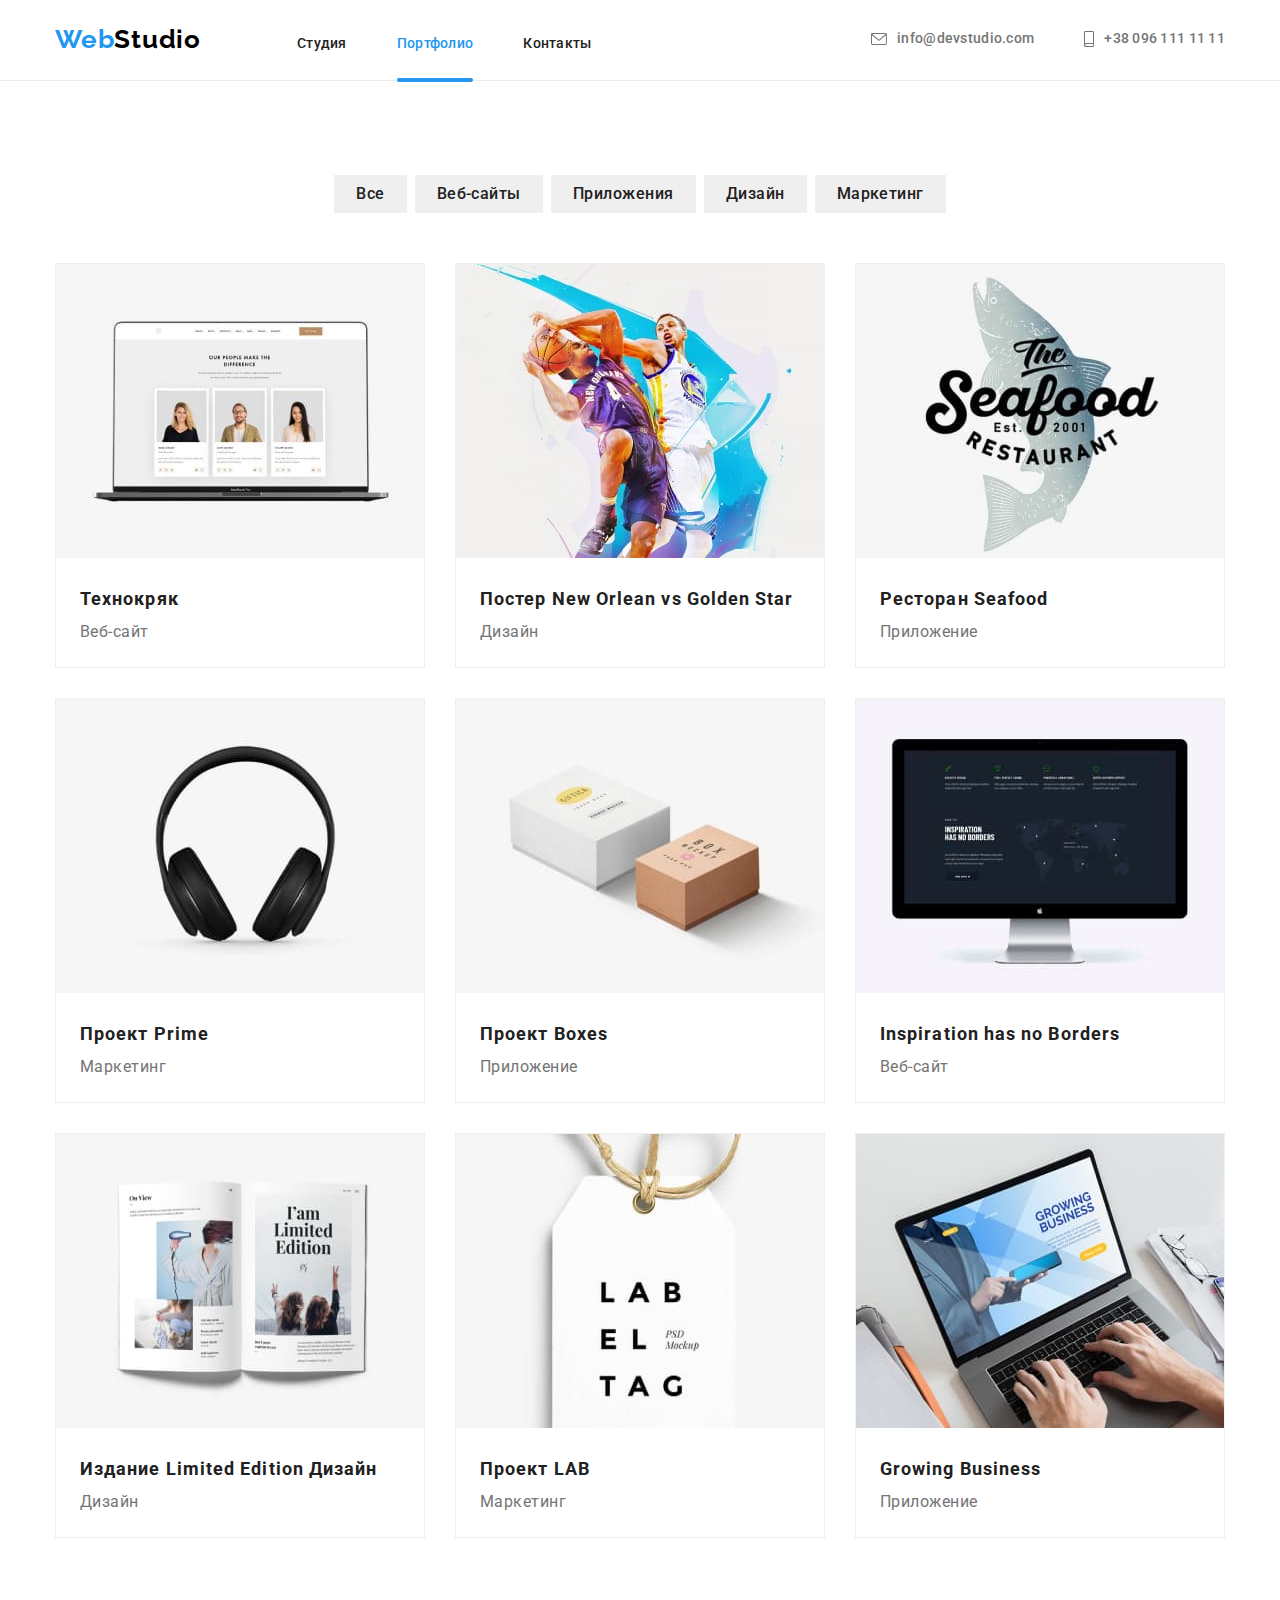
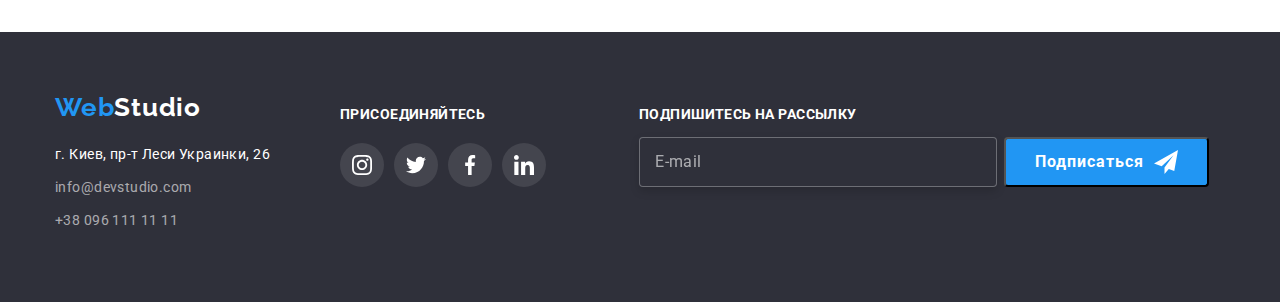
==== portfolio.html @ dab3a86f "GoIT" ====
<!DOCTYPE html>
<html lang="ru">
  <head>
    <meta charset="UTF-8" />
    <meta http-equiv="X-UA-Compatible" content="IE=edge" />
    <meta name="viewport" content="width=device-width, initial-scale=1.0" />
    <title>Document</title>
    <link rel="preconnect" href="https://fonts.googleapis.com" />
    <link rel="preconnect" href="https://fonts.gstatic.com" crossorigin />
    <link
      href="https://fonts.googleapis.com/css2?family=Raleway:wght@700&family=Roboto:wght@400;500;700;900&display=swap"
      rel="stylesheet"
    />
    <link
      rel="stylesheet"
      href="https://cdnjs.cloudflare.com/ajax/libs/modern-normalize/1.0.0/modern-normalize.min.css"
    />
    <link rel="stylesheet" href="./css/styles.css" />
  </head>

  <body>
    <!--header-->
    <header class="header">
      <div class="container main-nav">
        <nav class="nav">
          <a href="index.html" class="logo-fist"
            >Web<span class="logo-second">Studio</span>
          </a>

          <ul class="list-nav">
            <li class="item">
              <a href="./index.html " class="link">Студия</a>
            </li>
            <li class="item">
              <a href="./portfolio.html" class="link current">Портфолио</a>
            </li>
            <li class="item">
              <a href="./index.html" class="link">Контакты</a>
            </li>
          </ul>
        </nav>

        <ul class="list-contacts">
          <li class="item">
            <a href="mailto:info@devstudio.com" class="link">
              <svg class="icon" width="16" height="12">
                <use href="./images/symbol-defs.svg#envelope"></use>
              </svg>
              info@devstudio.com
            </a>
          </li>
          <li class="item">
            <a href="tel:+380961111111" class="link">
              <svg class="icon" width="10" height="16">
                <use href="./images/symbol-defs.svg#smartphone"></use>
              </svg>
              +38 096 111 11 11
            </a>
          </li>
        </ul>
      </div>
    </header>
    <main class="portfolio-content">
      <section class="portfolio-section">
        <div class="container">
          <ul class="filters">
            <li class="item">
              <button type="button" class="btn">Все</button>
            </li>
            <li class="item">
              <button type="button" class="btn">Веб-сайты</button>
            </li>
            <li class="item">
              <button type="button" class="btn">Приложения</button>
            </li>
            <li class="item">
              <button type="button" class="btn">Дизайн</button>
            </li>
            <li class="item">
              <button type="button" class="btn">Маркетинг</button>
            </li>
          </ul>

          <ul class="soft-list">
            <li class="item">
              <div class="description">
                <img src="./images/laptop.jpg" width="370" alt="laptop" />
                <div class="wrapper">
                  <div class="description-info">
                    Технокряк это современная площадка распространения
                    коронавируса. Компании используют эту платформу для
                    цифрового шпионажа и атак на защищённые сервера конкурентов.
                  </div>
                </div>
              </div>
              <div class="soft-card">
                <h3 class="card-name">Технокряк</h3>
                <p class="card-text">Веб-сайт</p>
              </div>
            </li>
            <li class="item">
              <div class="description">
                <img src="./images/poster.jpg" width="370" alt="poster" />
                <div class="wrapper">
                  <div class="description-info">
                    Технокряк это современная площадка распространения
                    коронавируса. Компании используют эту платформу для
                    цифрового шпионажа и атак на защищённые сервера конкурентов.
                  </div>
                </div>
              </div>
              <div class="soft-card">
                <h3 class="card-name">Постер New Orlean vs Golden Star</h3>
                <p class="card-text">Дизайн</p>
              </div>
            </li>
            <li class="item">
              <div class="description">
                <img
                  src="./images/logo-restaurant.jpg"
                  width="370"
                  alt="restaurant"
                />
                <div class="wrapper">
                  <div class="description-info">
                    Технокряк это современная площадка распространения
                    коронавируса. Компании используют эту платформу для
                    цифрового шпионажа и атак на защищённые сервера конкурентов.
                  </div>
                </div>
              </div>
              <div class="soft-card">
                <h3 class="card-name">Ресторан Seafood</h3>
                <p class="card-text">Приложение</p>
              </div>
            </li>
            <li class="item">
              <div class="description">
                <img
                  src="./images/headphones.jpg"
                  width="370"
                  alt="headphones"
                />
                <div class="wrapper">
                  <div class="description-info">
                    Технокряк это современная площадка распространения
                    коронавируса. Компании используют эту платформу для
                    цифрового шпионажа и атак на защищённые сервера конкурентов.
                  </div>
                </div>
              </div>
              <div class="soft-card">
                <h3 class="card-name">Проект Prime</h3>
                <p class="card-text">Маркетинг</p>
              </div>
            </li>
            <li class="item">
              <div class="description">
                <img src="./images/box.jpg" width="370" alt="box" />
                <div class="wrapper">
                  <div class="description-info">
                    Технокряк это современная площадка распространения
                    коронавируса. Компании используют эту платформу для
                    цифрового шпионажа и атак на защищённые сервера конкурентов.
                  </div>
                </div>
              </div>
              <div class="soft-card">
                <h3 class="card-name">Проект Boxes</h3>
                <p class="card-text">Приложение</p>
              </div>
            </li>
            <li class="item">
              <div class="description">
                <img src="./images/monoblock.jpg" width="370" alt="monoblock" />
                <div class="wrapper">
                  <div class="description-info">
                    Технокряк это современная площадка распространения
                    коронавируса. Компании используют эту платформу для
                    цифрового шпионажа и атак на защищённые сервера конкурентов.
                  </div>
                </div>
              </div>
              <div class="soft-card">
                <h3 class="card-name">Inspiration has no Borders</h3>
                <p class="card-text">Веб-сайт</p>
              </div>
            </li>
            <li class="item">
              <div class="description">
                <img src="./images/book.jpg" width="370" alt="book" />
                <div class="wrapper">
                  <div class="description-info">
                    Технокряк это современная площадка распространения
                    коронавируса. Компании используют эту платформу для
                    цифрового шпионажа и атак на защищённые сервера конкурентов.
                  </div>
                </div>
              </div>
              <div class="soft-card">
                <h3 class="card-name">Издание Limited Edition Дизайн</h3>
                <p class="card-text">Дизайн</p>
              </div>
            </li>
            <li class="item">
              <div class="description">
                <img src="./images/tag.jpg" width="370" alt="tag" />
                <div class="wrapper">
                  <div class="description-info">
                    Технокряк это современная площадка распространения
                    коронавируса. Компании используют эту платформу для
                    цифрового шпионажа и атак на защищённые сервера конкурентов.
                  </div>
                </div>
              </div>
              <div class="soft-card">
                <h3 class="card-name">Проект LAB</h3>
                <p class="card-text">Маркетинг</p>
              </div>
            </li>
            <li class="item">
              <div class="description">
                <img
                  src="./images/working-on-a-laptop.jpg"
                  width="370"
                  alt="working"
                />
                <div class="wrapper">
                  <div class="description-info">
                    Технокряк это современная площадка распространения
                    коронавируса. Компании используют эту платформу для
                    цифрового шпионажа и атак на защищённые сервера конкурентов.
                  </div>
                </div>
              </div>
              <div class="soft-card">
                <h3 class="card-name">Growing Business</h3>
                <p class="card-text">Приложение</p>
              </div>
            </li>
          </ul>
        </div>
      </section>
    </main>
    <footer class="footer">
      <div class="container">
        <div class="info-footer">
          <div class="footer-logo">
            <a href="index.htm" class="logo-third"
              >Web<span class="logo-fourth">Studio</span>
            </a>
          </div>

          <address class="address">
            <ul>
              <li>г. Киев, пр-т Леси Украинки, 26</li>
              <li>
                <a href="mailto:info@devstudio.com" class="link"
                  >info@devstudio.com</a
                >
              </li>
              <li class="item">
                <a href="tel:+380961111111" class="link">+38 096 111 11 11</a>
              </li>
            </ul>
          </address>
        </div>
        <section class="network">
          <h3 class="network-name">присоединяйтесь</h3>
          <ul class="network-list">
            <li class="item">
              <a href="https://www.instagram.com/" class="link">
                <svg class="icon" width="20" height="20">
                  <use href="./images/symbol-defs.svg#instagram"></use>
                </svg>
              </a>
            </li>
            <li class="item">
              <a href="https://twitter.com/" class="link twitter">
                <svg class="icon" width="20" height="20">
                  <use href="./images/symbol-defs.svg#twitter"></use>
                </svg>
              </a>
            </li>
            <li class="item">
              <a href="https://facebook.com/" class="link">
                <svg class="icon" width="20" height="20">
                  <use href="./images/symbol-defs.svg#facebook"></use>
                </svg>
              </a>
            </li>
            <li class="item">
              <a href="https://linkedin.com/" class="link">
                <svg class="icon" width="20" height="20">
                  <use href="./images/symbol-defs.svg#linkedin"></use>
                </svg>
              </a>
            </li>
          </ul>
        </section>
          <form class="form-footer">
          <div class="footer-field">
          <label for="mail">Подпишитесь на рассылку</label>
            <input type="email" name="mail" id="mail" placeholder="E-mail" />
              <button type="submit" class="footer-btn" >Подписаться
                <svg class="icon" width="24" height="24">
                  <use href="./images/symbol-defs.svg#icon-send"></use></svg>
              </button>
          </div>
          </form>   
      </div>
    </footer>
  </body>
</html>
---- css/styles.css ----
:root {
  --primary-text-color: #757575;
  --title-tex-color: #212121;
  --accent-color: #2196f3;
  --primary-white-color: #ffffff;
  --primary-background-color: #e5e5e5;
  --secondary-background-color: #2f303a;
  --primary-icon-color: #afb1b8;
  --transition-timing-function: cubic-bezier(0.4, 0, 0.2, 1);
}
body {
  margin: 0;
  font-family: "Roboto", sans-serif;
  font-size: 14px;
  background-color: var(--primary-white-color);
  color: var(--primary-text-color);
}
html {
  box-sizing: border-box;
}
*,
::before,
::after {
  box-sizing: inherit;
}

a {
  text-decoration: none;
}
a:hover {
  text-decoration: none;
}

ul,
li {
  margin: 0;
  padding: 0;
  list-style-type: none;
}
.img {
  display: block;
}

/*heder*/
.container {
  width: 1200px;
  padding-right: 15px;
  padding-left: 15px;
  margin-left: auto;
  margin-right: auto;
}
.header {
  padding-top: 24px;
  padding-bottom: 25px;
  background: var(--primary-white-color);
  border-bottom: 1px solid #ececec;
}
.main-nav {
  display: flex;
  align-items: center;
}

.logo-fist,
.logo-second {
  display: inline-block;
  margin: 0;
  padding: 0;
  margin-left: auto;

  font-family: Raleway;
  font-weight: 700;
  font-size: 26px;
  line-height: 1.19;
  letter-spacing: 0.03em;
}

.logo-second {
  color: #000000;
}
.logo-fist {
  color: var(--accent-color);
}
.list-nav {
  display: inline-flex;
  margin-left: 93px;
}
.list-nav .item + .item {
  margin-left: 50px;
}

.list-nav .link {
  display: inline-block;
  position: relative;
  font-weight: 500;
  font-size: 14px;
  line-height: 1.14;
  letter-spacing: 0.02em;
  transition: color 250ms var(--transition-timing-function);
  color: var(--title-tex-color);
}
.list-nav .link.current {
  color: var(--accent-color);
}
.current::after {
  content: "";
  display: block;
  position: absolute;
  top: 42px;
  bottom: auto;
  width: 100%;
  height: 4px;
  border-radius: 4px;
  background-color: var(--accent-color);
}

.list-nav .link:hover,
.list-nav .link:focus {
  color: var(--accent-color);
}
.list-contacts {
  display: inline-flex;
  margin-left: auto;
}
.list-contacts .item + .item {
  margin-left: 50px;
}
.list-contacts .link {
  display: flex;
  align-items: center;
  font-weight: 500;
  font-size: 14px;
  line-height: 1.14;
  letter-spacing: 0.02em;
  transition: color 250ms var(--transition-timing-function);
  color: var(--primary-text-color);
}
.list-contacts .icon {
  margin-right: 10px;
  transition: fill 250ms var(--transition-timing-function);
  fill: var(--primary-text-color);
}
.list-contacts a:hover svg,
.list-contacts a:focus svg {
  fill: var(--accent-color);
}

.list-contacts .link:hover,
.list-contacts .link:focus {
  color: var(--accent-color);
  fill: var(--accent-color);
}

/*hero*/
.hero {
  padding-top: 200px;
  padding-bottom: 200px;
  margin: 0 auto;
  text-align: center;
  background: var(--secondary-background-color);
}

/* Img Overlay */

.overlay {
  max-width: 1600px;
  min-height: 600px;
  margin-left: auto;
  margin-right: auto;
  background-image: linear-gradient(
      to right,
      rgba(47, 48, 58, 0.5),
      rgba(47, 48, 58, 0.3)
    ),
    url(../images/img-overlay.jpg);
  background-repeat: no-repeat;
  background-position: center;
  background-size: cover;
}

h1 {
  margin-top: 0px;
  font-weight: 900;
  font-size: 44px;
  line-height: 1.36;
  letter-spacing: 0.06em;
  margin-bottom: 30px;
  text-transform: uppercase;
  color: var(--primary-white-color);
}

.button {
  display: inline-block;
  padding: 10px 32px;
  min-width: 200px;
  font-family: inherit;
  font-weight: 700;
  font-size: 16px;
  line-height: 1.87;
  align-items: center;
  letter-spacing: 0.06em;
  cursor: pointer;
  border-radius: 4px solid;
  box-shadow: 0px 4px 4px rgba(0, 0, 0, 0.15);
  transition: filter 250ms var(--transition-timing-function);
  color: var(--primary-white-color);
  background-color: var(--accent-color);
}
.button:hover,
.button:focus {
  filter: drop-shadow(0px 4px 4px rgba(0, 0, 0, 0.25));
}
.button .primary {
  color: var(--title-tex-color);
  background-color: #f5f4fa;
}
.button .secondary {
  color: var(--accent-color);
  background-color: var(--primary-white-color);
}
/*Peculiarities*/
.post {
  background: var(--primary-white-color);
  padding-top: 94px;
  padding-bottom: 94px;
}
.post-list {
  display: flex;
  flex-wrap: wrap;
}
.post-list .item {
  width: 270px;
}
.post-list .item + .item {
  margin-left: 30px;
}
.post-title {
  margin: 0;
  padding: 0;
  margin-bottom: 10px;
  font-weight: 700;
  font-size: 14px;
  line-height: 1.14;
  letter-spacing: 0.03em;
  text-transform: uppercase;
  color: var(--title-tex-color);
}
.post-text {
  margin: 0;
  padding: 0;
  font-weight: 400;
  font-size: 14px;
  line-height: 1.71;
  letter-spacing: 0.03em;
  color: var(--primary-text-color);
}
.icon-box {
  display: flex;
  justify-content: center;
  align-items: center;

  width: 270px;
  height: 120px;
  margin-bottom: 30px;
  background: #f5f4fa;
  border-radius: 4px;
}
.icon-box + .icon-box {
  margin-left: 30px;
}

/*we doing */
.we-doing {
  padding-bottom: 94px;
  background: var(--primary-white-color);
}
.content-list {
  display: flex;
  flex-wrap: wrap;
}
.content-list .item + .item {
  margin-left: 30px;
}

.section-name {
  margin: 0 auto;
  margin-bottom: 50px;

  font-weight: 700;
  font-size: 36px;
  text-align: center;
  letter-spacing: 0.03em;
  line-height: 1.17;
  color: var(--title-tex-color);
}
.img-doing {
  position: relative;
}
.label {
  position: absolute;
  display: flex;
  align-items: center;
  justify-content: center;
  width: 370px;
  height: 70px;
  bottom: 0;
  background: rgba(47, 48, 58, 0.8);
}
.label-text {
  margin: 0;
  font-weight: 700;
  font-size: 14px;
  line-height: 1.14px;
  text-align: center;
  letter-spacing: 0.03em;
  text-transform: uppercase;
  color: var(--primary-white-color);
}

/*our team*/
.team {
  padding-top: 94px;
  padding-bottom: 94px;
  background: #f5f4fa;
}
.team-list {
  display: flex;
  flex-wrap: wrap;
}
.team-list .item + .item {
  margin-left: 30px;
}

.team-list .item {
  text-align: center;
  align-items: center;
  background: #ffffff;
  box-shadow: 0px 1px 3px rgba(0, 0, 0, 0.12), 0px 1px 1px rgba(0, 0, 0, 0.14),
    0px 2px 1px rgba(0, 0, 0, 0.2);
  border-radius: 0px 0px 4px 4px;
}
.team-box {
  padding-top: 30px;
  padding-bottom: 30px;
}

.box-name {
  margin: 0;
  margin-bottom: 10px;
  font-weight: 500;
  font-size: 16px;
  line-height: 1.19;
  letter-spacing: 0.03em;
  color: var(--title-tex-color);
}
.box-text {
  margin: 0;
  font-weight: 400;
  font-size: 16px;
  line-height: 1.19;
  letter-spacing: 0.03em;
  color: var(--primary-text-color);
}
.social-list {
  display: flex;
  justify-content: center;
  align-items: center;
  margin-top: 15px;
}
.social-list .list-item + .list-item {
  margin-left: 10px;
}
.social-list .link {
  display: flex;
  justify-content: center;
  align-items: center;
  text-decoration: none;
  width: 44px;
  height: 44px;
  border-radius: 50%;
  transition: background-color 250ms var(--transition-timing-function);
}
.social-list .icon {
  transition: fill 250ms var(--transition-timing-function);
  fill: var(--primary-icon-color);
}

.social-list a:hover svg,
.social-list a:focus svg {
  fill: var(--primary-white-color);
}

.social-list .link:hover,
.social-list .link:focus {
  fill: var(--primary-white-color);
  background-color: var(--accent-color);
}

/*clients*/

.clients {
  padding-top: 94px;
  padding-bottom: 94px;
}
.clients-list {
  display: flex;
  flex-wrap: wrap;
}

.clients .link {
  display: flex;
  justify-content: center;
  align-items: center;
  width: 170px;
  height: 92px;
  border: 1px solid #afb1b8;
  border-radius: 4px;
  transition: color 250ms var(--transition-timing-function),
    border 250ms var(--transition-timing-function);
}
.clients .item + .item {
  margin-left: 30px;
}

.clients .icon {
  transition: fill 250ms var(--transition-timing-function);
  fill: var(--primary-icon-color);
}
.clients a:hover svg,
.clients a:focus svg {
  fill: var(--accent-color);
}
.clients .link:hover,
.clients .link:focus {
  border: 1px solid var(--accent-color);
}

/* basement */
.footer {
  display: flex;
  padding-top: 60px;
  padding-bottom: 60px;
  background: var(--secondary-background-color);
}
.footer-logo {
  margin-bottom: 20px;
}
.logo-third,
.logo-fourth {
  font-family: Raleway;
  font-weight: 700;
  font-size: 26px;
  line-height: 1.19;
  letter-spacing: 0.03em;
}
.logo-third {
  text-decoration: none;
  color: var(--accent-color);
}
.logo-fourth {
  color: var(--primary-white-color);
}

.address li {
  display: block;
  margin: 0;
  margin-bottom: 9px;

  font-style: normal;
  font-weight: 400;
  font-size: 14px;
  line-height: 1.71;
  letter-spacing: 0.03em;
  color: var(--primary-white-color);
}
.address .link {
  display: block;
  margin: 0;

  font-style: normal;
  font-weight: 400;
  font-size: 14px;
  line-height: 1.71;
  letter-spacing: 0.03em;
  color: rgba(255, 255, 255, 0.6);
}
.info-footer {
  float: left;
  margin-right: 70px;
}

/*social networks*/

.network {
  display: flex;
  flex-direction: column;
  margin-top: 15px;
  width: 206px;
  float: left;
  margin-right: 93px;
}
.network-name {
  margin: 0;
  margin-bottom: 20px;

  font-weight: 700;
  font-size: 14px;
  line-height: 1.14;
  letter-spacing: 0.03em;
  text-transform: uppercase;
  color: var(--primary-white-color);
}

.network-list {
  display: flex;
  flex-wrap: wrap;
}
.network-list .link {
  display: flex;
  justify-content: center;
  align-items: center;
  width: 44px;
  height: 44px;
  border-radius: 50%;
  transition: background 250ms var(--transition-timing-function),
    border 250ms var(--transition-timing-function);
  background: rgba(255, 255, 255, 0.1);
}
.network-list .item + .item {
  margin-left: 10px;
}
.network .icon {
  fill: var(--primary-white-color);
}

.network .link:hover,
.network .link:focus {
  border: 1px solid var(--accent-color);
  background: var(--accent-color);
}
.form-footer {
  position: relative;
  display: flex;
  flex-direction: column;
  margin-top: 15px;
  width: 570px;
}

.footer-field label {
  position: absolute;
  display: inline-flex;
  text-align: center;
  font-style: normal;
  font-weight: 700;
  font-size: 14px;
  line-height: 1.14;
  letter-spacing: 0.03em;
  text-transform: uppercase;
  color: var(--primary-white-color);
}
.footer-field input {
  display: flex;
  flex-wrap: wrap;
  margin: 0;
  margin-top: 30px;
  margin-right: 12px;
  padding: 16px 15px;
  width: 358px;
  border: 1px solid rgba(255, 255, 255, 0.3);
  border-radius: 4px;
  box-sizing: border-box;
  filter: drop-shadow(0px 4px 4px rgba(0, 0, 0, 0.15));
  background: var(--secondary-background-color);
}
.footer-field input::placeholder {
  font-size: 16px;
  line-height: 1.25;
  display: flex;
  align-items: center;
  letter-spacing: 0.03em;
  color: rgba(255, 255, 255, 0.6);
}

.footer-field button {
  display: flex;
  align-items: center;
  text-align: center;
  padding: 10px 29px;
  min-width: 200px;
  max-height: 50px;
  font-family: inherit;
  font-weight: 700;
  font-size: 16px;
  line-height: 1.87;
  letter-spacing: 0.06em;
  margin-left: auto;
  transform: translateY(-50px);
  cursor: pointer;
  border-radius: 4px;
  transition: box-shadow 250ms var(--transition-timing-function);
  color: var(--primary-white-color);
  background-color: var(--accent-color);
}
.footer-field button:hover,
.footer-field button:focus {
  box-shadow: 0px 4px 4px rgba(0, 0, 0, 0.15);
}
.footer-btn .icon {
  margin-left: 10px;
}
/* Portfolio Page*/
.btn {
  display: block;
  font-family: inherit;
  border-radius: 4px solid;
  border: transparent;
  font-weight: 500;
  font-size: 16px;
  line-height: 1.62;
  text-align: center;
  letter-spacing: 0.03em;
  padding: 6px 22px;
  cursor: pointer;
  transition: color 250ms var(--transition-timing-function),
    background 250ms var(--transition-timing-function),
    box-shadow 250ms var(--transition-timing-function);
  color: var(--title-tex-color);
}
.btn:hover,
.btn:focus {
  color: #ffffff;
  background: #2196f3;
  box-shadow: 0px 3px 1px rgba(0, 0, 0, 0.1), 0px 1px 2px rgba(0, 0, 0, 0.08),
    0px 2px 2px rgba(0, 0, 0, 0.12);
}

/*portfolio section*/
.portfolio-section {
  padding-top: 94px;
  padding-bottom: 94px;
}

.filters {
  display: flex;
  align-items: center;
  text-align: center;
  justify-content: center;
  margin-bottom: 50px;
}
.filters .item + .item {
  margin-left: 8px;
}

.soft-list {
  display: flex;
  flex-wrap: wrap;
  margin-right: 0;
  margin-left: 0;
}

.soft-list .item {
  width: calc((100% - 60px) / 3);
  margin-right: 30px;
  margin-bottom: 30px;
}

.soft-list .item {
  background: #ffffff;
  border: 1px solid #eeeeee;
}
.soft-list .item:nth-child(3n) {
  margin-right: 0;
}
.soft-list .item:nth-last-child(-n + 3) {
  margin-bottom: 0;
}
.soft-list .item:hover {
  border: 1px solid #eeeeee;
  box-shadow: 0px 1px 1px rgba(0, 0, 0, 0.12), 0px 4px 4px rgba(0, 0, 0, 0.06),
    1px 4px 6px rgba(0, 0, 0, 0.16);
}
.soft-card {
  padding-top: 20px;
  padding-bottom: 20px;
  padding-left: 24px;
}
.card-name {
  margin: 0;
  font-weight: 700;
  font-size: 18px;
  line-height: 2;
  letter-spacing: 0.06em;
  color: var(--title-tex-color);
}
.card-text {
  margin: 0;
  font-weight: 400;
  font-size: 16px;
  line-height: 1.87;
  letter-spacing: 0.03em;
  color: var(--primary-text-color);
}
.description {
  position: relative;
  overflow: hidden;
}
.wrapper {
  position: absolute;
  display: block;
  top: 0;
  left: 0;
  width: 100%;
  height: 100%;
  opacity: 0;

  transform: translateY(100%);
  transition: transform 250ms var(--transition-timing-function),
    opacity 750ms var(--transition-timing-function);
  background-color: rgba(33, 150, 243, 0.9);
}
.description-info {
  position: absolute;
  display: block;
  font-size: 18px;
  line-height: 1.56;
  letter-spacing: 0.03em;
  top: 63px;
  left: 24px;
  right: 24px;
  color: #ffffff;
}
.description:hover .wrapper {
  transform: translateY(0);
  opacity: 1;
}
/*Modal*/
.backdrop {
  position: fixed;
  overflow: auto;
  top: 0;
  left: 0;
  width: 100%;
  height: 100%;
  z-index: 1;
  background: rgba(0, 0, 0, 0.2);
  opacity: 1;
  transition: opacity 250ms var(--transition-timing-function);
}
.backdrop.is-hidden {
  opacity: 0;
  pointer-events: none;
  visibility: hidden;
}
.backdrop.is-hidden .modal {
  transform: translate(-50%, -50%) scale(1.1);
}
.modal {
  position: absolute;
  display: block;
  top: 50%;
  left: 50%;
  width: 528px;
  height: 581px;
  transform: translate(-50%, -50%) scale(1);
  transition: transform 250ms var(--transition-timing-function);
  border-radius: 4px;
  background: var(--primary-white-color);
  box-shadow: 0px 1px 3px rgba(0, 0, 0, 0.12), 0px 1px 1px rgba(0, 0, 0, 0.14),
    0px 2px 1px rgba(0, 0, 0, 0.2);
}
.close-modal {
  position: absolute;
  display: flex;
  justify-content: center;
  align-items: center;
  cursor: pointer;
  width: 30px;
  height: 30px;
  top: 8px;
  right: 8px;

  background: var(--primary-white-color);
  border: 1px solid rgba(0, 0, 0, 0.1);
  border-radius: 50%;
}
.close {
  position: absolute;
  display: flex;
  justify-content: center;
  align-items: center;
  padding-top: 2px;
  fill: #000000;
  transition: fill 250ms var(--transition-timing-function);
}
.close-modal:hover > .close {
  fill: var(--accent-color);
}
.close-modal:focus-within > .close {
  fill: var(--accent-color);
}

.form {
  position: relative;
  padding-top: 25px;
  padding-left: 40px;
  padding-right: 40px;
  min-width: 528px;
  max-height: 581px;
}
.modal-name {
  margin: 0;
  display: block;
  padding-top: 40px;
  font-weight: 700;
  font-size: 20px;
  line-height: 1.15;
  text-align: center;
  letter-spacing: 0.03em;
  color: var(--title-tex-color);
}
.form-field {
  position: relative;
  display: block;
  margin-bottom: 25px;
}

.form-label {
  position: absolute;
  top: 0;
  transform: translateY(-100%);
  margin-bottom: 5px;
  font-weight: 400;
  font-size: 12px;
  line-height: 1.67;
  letter-spacing: 0.01em;
  color: var(--primary-text-color);
}
cursor {
  width: 16px;
  height: 0px;
  border: 1px solid #000000;
  transform: rotate(90deg);
  cursor: url(../images/cursor.jpg);
}
.form-input {
  width: 100%;
  margin: 0;
  padding: 11px 12px;
  padding-left: 32px;
  border: 1px solid rgba(33, 33, 33, 0.2);
  border-radius: 4px;
  transition: border-color 250ms var(--transition-timing-function),
    outline 250ms var(--transition-timing-function);
}

.form-field:focus-within > input {
  border-color: var(--accent-color);
  outline: var(--accent-color);
}

.text-policy a {
  font-weight: 400;
  font-size: 14px;
  line-height: 1.71;
  letter-spacing: 0.03em;
  text-decoration-line: underline;
  color: var(--accent-color);
}
.text-policy {
  display: block;
  margin-left: 25px;
  font-weight: 400;
  font-size: 14px;
  line-height: 1.71;
  letter-spacing: 0.03em;
  color: var(--primary-text-color);
}
.policy-label {
  position: relative;
  display: block;
  text-align: center;
  margin-bottom: 30px;
}
.policy-label input[type="checkbox"] {
  margin: 0;
  width: 16px;
  height: 15px;
}
.checkbox {
  position: absolute;
  width: 1px;
  height: 1px;
  margin: -1px;
  border: 0;
  padding: 0;
  clip: rect(0 0 0 0);
  overflow: hidden;
}
.checkbox:checked + .icon-policy {
  transform: scale(1.2);
  border-color: transparent;
  background-image: url(../images/symbol-defs.svg#icon-check);
  background-size: contain;
  background-origin: border-box;
  background-color: var(--accent-color);
}
.icon-policy {
  position: absolute;
  display: flex;
  justify-content: center;
  align-items: center;
  width: 16px;
  height: 15px;
  margin-top: 4px;
  margin-right: 7px;
  margin-left: 14px;
  border: 1px solid var(--title-tex-color);
  border-radius: 4px;
  transition: transform 250ms var(--transition-timing-function);
}
.icon-check {
  position: absolute;
  display: block;
  text-align: center;
}
.comment {
  min-width: 448px;
  max-height: 120px;
  padding: 12px 16px;
}

textarea {
  resize: none;
}

.form-field .comment {
  outline: 1px solid rgba(33, 33, 33, 0.2);
  border: 1px solid rgba(33, 33, 33, 0.2);
  border-radius: 4px;

  transition: border-color 250ms var(--transition-timing-function),
    outline 250ms var(--transition-timing-function);
}

.form-input::placeholder {
  font-size: 12px;
  line-height: 1.17;
  letter-spacing: 0.01em;

  color: rgba(117, 117, 117, 0.5);
}

.form-field:focus-within > .comment {
  border-color: var(--accent-color);
  outline: var(--accent-color);
}
.icon-form {
  position: absolute;
  display: inline-block;
  width: 18px;
  height: 18px;
  top: 50%;
  transform: translateY(-50%);
  left: 12px;
  border: 1px solid var(--primary-white-color);
  transition: fill 250ms var(--transition-timing-function),
    filter 250ms var(--transition-timing-function);
}

.form-input:focus ~ .icon-form {
  fill: var(--accent-color);
  filter: drop-shadow(0px 4px 4px rgba(0, 0, 0, 0.25));
}

.form button {
  margin: 0;
  top: 0;
  left: 0;
  margin-left: auto;
  margin-right: auto;
  padding-bottom: 40px;
  min-width: 200px;
  max-height: 50px;
  padding: 10px 56px;
  font-weight: 700;
  font-size: 16px;
  line-height: 1.87;
  font-family: inherit;
  display: flex;
  align-items: center;
  text-align: center;
  letter-spacing: 0.06em;

  box-shadow: 0px 4px 4px rgba(0, 0, 0, 0.15);
  background-color: var(--accent-color);
  color: var(--primary-white-color);
  transition: filter 250ms var(--transition-timing-function);
}
.form button:hover,
.form button:focus {
  filter: drop-shadow(0px 4px 4px rgba(0, 0, 0, 0.25));
}
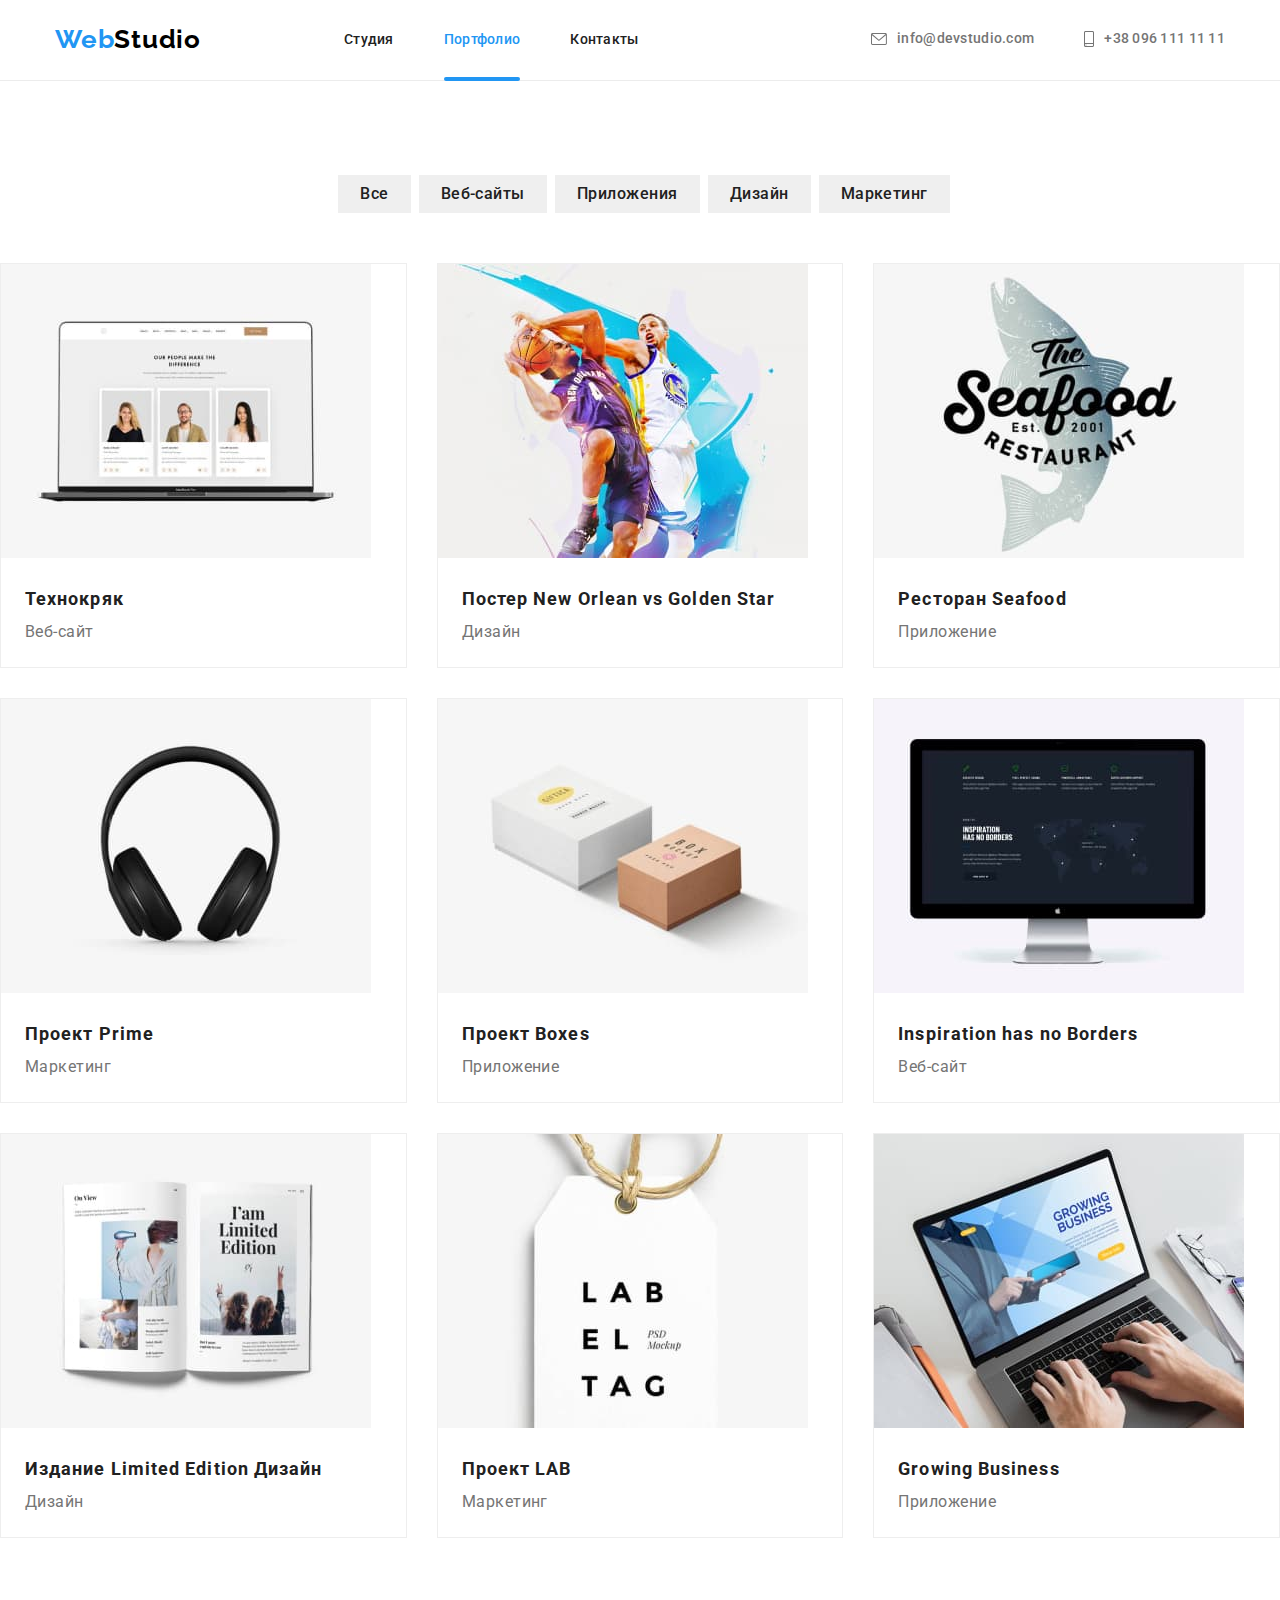
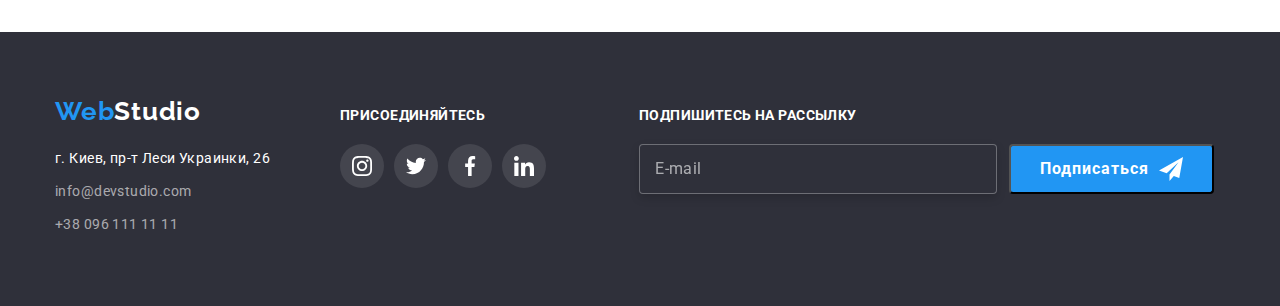
==== commit eba2191a: "GoIT" ====
--- a/portfolio.html
+++ b/portfolio.html
@@ -20,38 +20,40 @@
 
   <body>
     <!--header-->
-    <header class="header">
-      <div class="container main-nav">
-        <nav class="nav">
-          <a href="index.html" class="logo-fist"
-            >Web<span class="logo-second">Studio</span>
+    <header class="page-header">
+      <div class="page-container page-header__nav-main">
+        <nav class="page-header__nav">
+          <a href="index.html" class="page-header__logo"
+            >Web<span class="page-header__logo-second">Studio</span>
           </a>
 
-          <ul class="list-nav">
-            <li class="item">
-              <a href="./index.html " class="link">Студия</a>
-            </li>
-            <li class="item">
-              <a href="./portfolio.html" class="link current">Портфолио</a>
-            </li>
-            <li class="item">
-              <a href="./index.html" class="link">Контакты</a>
+          <ul class="site-nav">
+            <li class="site-nav__item">
+              <a href="./index.html " class="site-nav__link">Студия</a>
+            </li>
+            <li class="site-nav__item">
+              <a href="./portfolio.html" class="site-nav__link current"
+                >Портфолио</a
+              >
+            </li>
+            <li class="site-nav__item">
+              <a href="./index.html" class="site-nav__link">Контакты</a>
             </li>
           </ul>
         </nav>
 
-        <ul class="list-contacts">
-          <li class="item">
-            <a href="mailto:info@devstudio.com" class="link">
-              <svg class="icon" width="16" height="12">
+        <ul class="site-contacts">
+          <li class="site-contacts__item">
+            <a href="mailto:info@devstudio.com" class="site-contacts__link">
+              <svg class="site-contacts__icon" width="16" height="12">
                 <use href="./images/symbol-defs.svg#envelope"></use>
               </svg>
               info@devstudio.com
             </a>
           </li>
-          <li class="item">
-            <a href="tel:+380961111111" class="link">
-              <svg class="icon" width="10" height="16">
+          <li class="site-contacts__item">
+            <a href="tel:+380961111111" class="site-contacts__link">
+              <svg class="site-contacts__icon" width="10" height="16">
                 <use href="./images/symbol-defs.svg#smartphone"></use>
               </svg>
               +38 096 111 11 11
@@ -64,25 +66,25 @@
       <section class="portfolio-section">
         <div class="container">
           <ul class="filters">
-            <li class="item">
-              <button type="button" class="btn">Все</button>
-            </li>
-            <li class="item">
-              <button type="button" class="btn">Веб-сайты</button>
-            </li>
-            <li class="item">
-              <button type="button" class="btn">Приложения</button>
-            </li>
-            <li class="item">
-              <button type="button" class="btn">Дизайн</button>
-            </li>
-            <li class="item">
-              <button type="button" class="btn">Маркетинг</button>
+            <li class="filters-item">
+              <button type="button" class="filters-item__btn">Все</button>
+            </li>
+            <li class="filters-item">
+              <button type="button" class="filters-item__btn">Веб-сайты</button>
+            </li>
+            <li class="filters-item">
+              <button type="button" class="filters-item__btn">Приложения</button>
+            </li>
+            <li class="filters-item">
+              <button type="button" class="filters-item__btn">Дизайн</button>
+            </li>
+            <li class="filters-item">
+              <button type="button" class="filters-item__btn">Маркетинг</button>
             </li>
           </ul>
 
           <ul class="soft-list">
-            <li class="item">
+            <li class="soft-list__item">
               <div class="description">
                 <img src="./images/laptop.jpg" width="370" alt="laptop" />
                 <div class="wrapper">
@@ -94,11 +96,11 @@
                 </div>
               </div>
               <div class="soft-card">
-                <h3 class="card-name">Технокряк</h3>
-                <p class="card-text">Веб-сайт</p>
-              </div>
-            </li>
-            <li class="item">
+                <h3 class="soft-card__title">Технокряк</h3>
+                <p class="soft-card__text">Веб-сайт</p>
+              </div>
+            </li>
+            <li class="soft-list__item">
               <div class="description">
                 <img src="./images/poster.jpg" width="370" alt="poster" />
                 <div class="wrapper">
@@ -110,11 +112,11 @@
                 </div>
               </div>
               <div class="soft-card">
-                <h3 class="card-name">Постер New Orlean vs Golden Star</h3>
-                <p class="card-text">Дизайн</p>
-              </div>
-            </li>
-            <li class="item">
+                <h3 class="soft-card__title">Постер New Orlean vs Golden Star</h3>
+                <p class="soft-card__text">Дизайн</p>
+              </div>
+            </li>
+            <li class="soft-list__item">
               <div class="description">
                 <img
                   src="./images/logo-restaurant.jpg"
@@ -130,11 +132,11 @@
                 </div>
               </div>
               <div class="soft-card">
-                <h3 class="card-name">Ресторан Seafood</h3>
-                <p class="card-text">Приложение</p>
-              </div>
-            </li>
-            <li class="item">
+                <h3 class="soft-card__title">Ресторан Seafood</h3>
+                <p class="soft-card__text">Приложение</p>
+              </div>
+            </li>
+            <li class="soft-list__item">
               <div class="description">
                 <img
                   src="./images/headphones.jpg"
@@ -150,11 +152,11 @@
                 </div>
               </div>
               <div class="soft-card">
-                <h3 class="card-name">Проект Prime</h3>
-                <p class="card-text">Маркетинг</p>
-              </div>
-            </li>
-            <li class="item">
+                <h3 class="soft-card__title">Проект Prime</h3>
+                <p class="soft-card__text">Маркетинг</p>
+              </div>
+            </li>
+            <li class="soft-list__item">
               <div class="description">
                 <img src="./images/box.jpg" width="370" alt="box" />
                 <div class="wrapper">
@@ -166,11 +168,11 @@
                 </div>
               </div>
               <div class="soft-card">
-                <h3 class="card-name">Проект Boxes</h3>
-                <p class="card-text">Приложение</p>
-              </div>
-            </li>
-            <li class="item">
+                <h3 class="soft-card__title">Проект Boxes</h3>
+                <p class="soft-card__text">Приложение</p>
+              </div>
+            </li>
+            <li class="soft-list__item">
               <div class="description">
                 <img src="./images/monoblock.jpg" width="370" alt="monoblock" />
                 <div class="wrapper">
@@ -182,11 +184,11 @@
                 </div>
               </div>
               <div class="soft-card">
-                <h3 class="card-name">Inspiration has no Borders</h3>
-                <p class="card-text">Веб-сайт</p>
-              </div>
-            </li>
-            <li class="item">
+                <h3 class="soft-card__title">Inspiration has no Borders</h3>
+                <p class="soft-card__text">Веб-сайт</p>
+              </div>
+            </li>
+            <li class="soft-list__item">
               <div class="description">
                 <img src="./images/book.jpg" width="370" alt="book" />
                 <div class="wrapper">
@@ -198,11 +200,11 @@
                 </div>
               </div>
               <div class="soft-card">
-                <h3 class="card-name">Издание Limited Edition Дизайн</h3>
-                <p class="card-text">Дизайн</p>
-              </div>
-            </li>
-            <li class="item">
+                <h3 class="soft-card__title">Издание Limited Edition Дизайн</h3>
+                <p class="soft-card__text">Дизайн</p>
+              </div>
+            </li>
+            <li class="soft-list__item">
               <div class="description">
                 <img src="./images/tag.jpg" width="370" alt="tag" />
                 <div class="wrapper">
@@ -214,11 +216,11 @@
                 </div>
               </div>
               <div class="soft-card">
-                <h3 class="card-name">Проект LAB</h3>
-                <p class="card-text">Маркетинг</p>
-              </div>
-            </li>
-            <li class="item">
+                <h3 class="soft-card__title">Проект LAB</h3>
+                <p class="soft-card__text">Маркетинг</p>
+              </div>
+            </li>
+            <li class="soft-list__item">
               <div class="description">
                 <img
                   src="./images/working-on-a-laptop.jpg"
@@ -234,8 +236,8 @@
                 </div>
               </div>
               <div class="soft-card">
-                <h3 class="card-name">Growing Business</h3>
-                <p class="card-text">Приложение</p>
+                <h3 class="soft-card__title">Growing Business</h3>
+                <p class="soft-card__text">Приложение</p>
               </div>
             </li>
           </ul>
@@ -243,71 +245,86 @@
       </section>
     </main>
     <footer class="footer">
-      <div class="container">
+      <div class="page-container footer-markup">
         <div class="info-footer">
           <div class="footer-logo">
-            <a href="index.htm" class="logo-third"
-              >Web<span class="logo-fourth">Studio</span>
+            <a href="index.html" class="footer-logo__one"
+              >Web<span class="footer-logo__two">Studio</span>
             </a>
           </div>
 
           <address class="address">
-            <ul>
-              <li>г. Киев, пр-т Леси Украинки, 26</li>
-              <li>
-                <a href="mailto:info@devstudio.com" class="link"
+            <ul class="address-list">
+              <li class="address-list__item">
+                г. Киев, пр-т Леси Украинки, 26
+              </li>
+              <li class="address-list__item">
+                <a href="mailto:info@devstudio.com" class="address-list__link"
                   >info@devstudio.com</a
                 >
               </li>
-              <li class="item">
-                <a href="tel:+380961111111" class="link">+38 096 111 11 11</a>
+              <li class="address-list__item">
+                <a href="tel:+380961111111" class="address-list__link"
+                  >+38 096 111 11 11</a
+                >
               </li>
             </ul>
           </address>
         </div>
         <section class="network">
-          <h3 class="network-name">присоединяйтесь</h3>
+          <h3 class="network-title">присоединяйтесь</h3>
           <ul class="network-list">
-            <li class="item">
-              <a href="https://www.instagram.com/" class="link">
-                <svg class="icon" width="20" height="20">
+            <li class="network-list__item">
+              <a href="https://www.instagram.com/" class="network-list__link">
+                <svg class="network-list__icon" width="20" height="20">
                   <use href="./images/symbol-defs.svg#instagram"></use>
                 </svg>
               </a>
             </li>
-            <li class="item">
-              <a href="https://twitter.com/" class="link twitter">
-                <svg class="icon" width="20" height="20">
+            <li class="network-list__item">
+              <a href="https://twitter.com/" class="network-list__link">
+                <svg class="network-list__icon" width="20" height="20">
                   <use href="./images/symbol-defs.svg#twitter"></use>
                 </svg>
               </a>
             </li>
-            <li class="item">
-              <a href="https://facebook.com/" class="link">
-                <svg class="icon" width="20" height="20">
+            <li class="network-list__item">
+              <a href="https://facebook.com/" class="network-list__link">
+                <svg class="network-list__icon" width="20" height="20">
                   <use href="./images/symbol-defs.svg#facebook"></use>
                 </svg>
               </a>
             </li>
-            <li class="item">
-              <a href="https://linkedin.com/" class="link">
-                <svg class="icon" width="20" height="20">
+            <li class="network-list__item">
+              <a href="https://linkedin.com/" class="network-list__link">
+                <svg class="network-list__icon" width="20" height="20">
                   <use href="./images/symbol-defs.svg#linkedin"></use>
                 </svg>
               </a>
             </li>
           </ul>
         </section>
-          <form class="form-footer">
+        <form class="form-footer">
           <div class="footer-field">
-          <label for="mail">Подпишитесь на рассылку</label>
-            <input type="email" name="mail" id="mail" placeholder="E-mail" />
-              <button type="submit" class="footer-btn" >Подписаться
-                <svg class="icon" width="24" height="24">
-                  <use href="./images/symbol-defs.svg#icon-send"></use></svg>
-              </button>
+            <label for="mail" class="footer-field__label"
+              >Подпишитесь на рассылку</label
+            >
+            <input
+              class="footer-field__input"
+              type="email"
+              name="mail"
+              id="mail"
+              placeholder="E-mail"
+            />
+
+            <button type="submit" class="footer-field__btn">
+              Подписаться
+              <svg class="footer-field__icon" width="24" height="24">
+                <use href="./images/symbol-defs.svg#icon-send"></use>
+              </svg>
+            </button>
           </div>
-          </form>   
+        </form>
       </div>
     </footer>
   </body>
--- a/css/styles.css
+++ b/css/styles.css
@@ -30,6 +30,9 @@
 a:hover {
   text-decoration: none;
 }
+textarea {
+  resize: none;
+}
 
 ul,
 li {
@@ -42,26 +45,34 @@
 }
 
 /*heder*/
-.container {
+.page-container {
   width: 1200px;
   padding-right: 15px;
   padding-left: 15px;
   margin-left: auto;
   margin-right: auto;
 }
-.header {
+.page-header {
+  margin: 0;
+  display: flex;
+  align-items: start;
   padding-top: 24px;
   padding-bottom: 25px;
   background: var(--primary-white-color);
   border-bottom: 1px solid #ececec;
 }
-.main-nav {
-  display: flex;
-  align-items: center;
-}
-
-.logo-fist,
-.logo-second {
+.page-header__nav {
+  display: flex;
+  align-items: center;
+}
+.page-header__nav-main {
+  display: flex;
+  align-items: center;
+  justify-content: center;
+}
+
+.page-header__logo,
+.page-header__logo-second {
   display: inline-block;
   margin: 0;
   padding: 0;
@@ -74,21 +85,28 @@
   letter-spacing: 0.03em;
 }
 
-.logo-second {
+.page-header__logo-second {
   color: #000000;
 }
-.logo-fist {
+.page-header__logo {
   color: var(--accent-color);
 }
-.list-nav {
+.page-header__logo:hover,
+.page-header__logo:focus {
+  color: var(--accent-color);
+}
+.site-nav {
   display: inline-flex;
   margin-left: 93px;
 }
-.list-nav .item + .item {
+.site-nav__item {
   margin-left: 50px;
 }
-
-.list-nav .link {
+.site-nav__item:last-child {
+  margin-right: 0;
+}
+
+.site-nav__link {
   display: inline-block;
   position: relative;
   font-weight: 500;
@@ -98,14 +116,16 @@
   transition: color 250ms var(--transition-timing-function);
   color: var(--title-tex-color);
 }
-.list-nav .link.current {
+
+.site-nav__link.current {
   color: var(--accent-color);
 }
+
 .current::after {
   content: "";
   display: block;
   position: absolute;
-  top: 42px;
+  top: 45px;
   bottom: auto;
   width: 100%;
   height: 4px;
@@ -113,39 +133,42 @@
   background-color: var(--accent-color);
 }
 
-.list-nav .link:hover,
-.list-nav .link:focus {
+.site-nav__link:hover,
+.site-nav__link:focus {
   color: var(--accent-color);
 }
-.list-contacts {
+.site-contacts {
   display: inline-flex;
   margin-left: auto;
 }
-.list-contacts .item + .item {
+.site-contacts__item {
   margin-left: 50px;
 }
-.list-contacts .link {
+.site-contacts__item:last-child {
+  margin-right: 0;
+}
+.site-contacts__link {
   display: flex;
   align-items: center;
   font-weight: 500;
   font-size: 14px;
   line-height: 1.14;
   letter-spacing: 0.02em;
-  transition: color 250ms var(--transition-timing-function);
+  transition: color 250ms var(--transition-timing-functisite);
   color: var(--primary-text-color);
 }
-.list-contacts .icon {
+.site-contacts__icon {
   margin-right: 10px;
   transition: fill 250ms var(--transition-timing-function);
   fill: var(--primary-text-color);
 }
-.list-contacts a:hover svg,
-.list-contacts a:focus svg {
+.site-contacts__link:hover svg,
+.site-contacts__link:focus svg {
   fill: var(--accent-color);
 }
 
-.list-contacts .link:hover,
-.list-contacts .link:focus {
+.site-contacts__link:hover,
+.site-contacts__link:focus {
   color: var(--accent-color);
   fill: var(--accent-color);
 }
@@ -177,7 +200,7 @@
   background-size: cover;
 }
 
-h1 {
+.hero-title {
   margin-top: 0px;
   font-weight: 900;
   font-size: 44px;
@@ -218,22 +241,23 @@
   background-color: var(--primary-white-color);
 }
 /*Peculiarities*/
-.post {
+.peculiarities {
   background: var(--primary-white-color);
   padding-top: 94px;
   padding-bottom: 94px;
 }
-.post-list {
+.peculiarities-list {
   display: flex;
   flex-wrap: wrap;
 }
-.post-list .item {
+.peculiarities-list__item {
   width: 270px;
-}
-.post-list .item + .item {
   margin-left: 30px;
 }
-.post-title {
+.peculiarities-list__item:first-child {
+  margin-left: 0;
+}
+.peculiarities-list__title {
   margin: 0;
   padding: 0;
   margin-bottom: 10px;
@@ -244,7 +268,7 @@
   text-transform: uppercase;
   color: var(--title-tex-color);
 }
-.post-text {
+.peculiarities-list__text {
   margin: 0;
   padding: 0;
   font-weight: 400;
@@ -273,15 +297,18 @@
   padding-bottom: 94px;
   background: var(--primary-white-color);
 }
-.content-list {
+.we-doing-list {
   display: flex;
   flex-wrap: wrap;
 }
-.content-list .item + .item {
-  margin-left: 30px;
-}
-
-.section-name {
+.we-doing-list__item {
+  margin-right: 30px;
+}
+.we-doing-list__item:last-child {
+  margin-right: 0;
+}
+
+.section-title {
   margin: 0 auto;
   margin-bottom: 50px;
 
@@ -295,7 +322,7 @@
 .img-doing {
   position: relative;
 }
-.label {
+.strip {
   position: absolute;
   display: flex;
   align-items: center;
@@ -305,7 +332,7 @@
   bottom: 0;
   background: rgba(47, 48, 58, 0.8);
 }
-.label-text {
+.strip-text {
   margin: 0;
   font-weight: 700;
   font-size: 14px;
@@ -322,15 +349,13 @@
   padding-bottom: 94px;
   background: #f5f4fa;
 }
+
 .team-list {
   display: flex;
   flex-wrap: wrap;
 }
-.team-list .item + .item {
-  margin-left: 30px;
-}
-
-.team-list .item {
+.team-list__item {
+  margin-right: 30px;
   text-align: center;
   align-items: center;
   background: #ffffff;
@@ -338,12 +363,16 @@
     0px 2px 1px rgba(0, 0, 0, 0.2);
   border-radius: 0px 0px 4px 4px;
 }
+.team-list__item:last-child {
+  margin-right: 0;
+}
+
 .team-box {
   padding-top: 30px;
   padding-bottom: 30px;
 }
 
-.box-name {
+.team-box__title {
   margin: 0;
   margin-bottom: 10px;
   font-weight: 500;
@@ -352,7 +381,7 @@
   letter-spacing: 0.03em;
   color: var(--title-tex-color);
 }
-.box-text {
+.team-box__text {
   margin: 0;
   font-weight: 400;
   font-size: 16px;
@@ -362,14 +391,17 @@
 }
 .social-list {
   display: flex;
-  justify-content: center;
-  align-items: center;
   margin-top: 15px;
-}
-.social-list .list-item + .list-item {
-  margin-left: 10px;
-}
-.social-list .link {
+  padding-left: 32px;
+  padding-right: 32px;
+}
+.social-list__item {
+  margin-right: 10px;
+}
+.social-list__item:last-child {
+  margin-right: 0;
+}
+.social-list__link {
   display: flex;
   justify-content: center;
   align-items: center;
@@ -379,20 +411,18 @@
   border-radius: 50%;
   transition: background-color 250ms var(--transition-timing-function);
 }
-.social-list .icon {
+.social-list__icon {
   transition: fill 250ms var(--transition-timing-function);
   fill: var(--primary-icon-color);
 }
 
-.social-list a:hover svg,
-.social-list a:focus svg {
+.social-list__item:hover .social-list__link,
+.social-list__item:focus .social-list__link {
+  background-color: var(--accent-color);
+}
+.social-list__link:hover .social-list__icon,
+.social-list__link:focus .social-list__icon {
   fill: var(--primary-white-color);
-}
-
-.social-list .link:hover,
-.social-list .link:focus {
-  fill: var(--primary-white-color);
-  background-color: var(--accent-color);
 }
 
 /*clients*/
@@ -406,7 +436,7 @@
   flex-wrap: wrap;
 }
 
-.clients .link {
+.clients-list__link {
   display: flex;
   justify-content: center;
   align-items: center;
@@ -417,20 +447,22 @@
   transition: color 250ms var(--transition-timing-function),
     border 250ms var(--transition-timing-function);
 }
-.clients .item + .item {
-  margin-left: 30px;
-}
-
-.clients .icon {
+.clients-list__item {
+  margin-right: 30px;
+}
+.clients-list__item:last-child {
+  margin-right: 0;
+}
+.clients-list__icon {
   transition: fill 250ms var(--transition-timing-function);
   fill: var(--primary-icon-color);
 }
-.clients a:hover svg,
-.clients a:focus svg {
+.clients-list__link:hover .clients-list__icon,
+.clients-list__link:focus .clients-list__icon {
   fill: var(--accent-color);
 }
-.clients .link:hover,
-.clients .link:focus {
+.clients-list__link:hover,
+.clients-list__link:focus {
   border: 1px solid var(--accent-color);
 }
 
@@ -441,26 +473,33 @@
   padding-bottom: 60px;
   background: var(--secondary-background-color);
 }
+.footer-markup {
+  display: flex;
+  align-items: baseline;
+}
+
 .footer-logo {
   margin-bottom: 20px;
-}
-.logo-third,
-.logo-fourth {
   font-family: Raleway;
   font-weight: 700;
   font-size: 26px;
   line-height: 1.19;
   letter-spacing: 0.03em;
 }
-.logo-third {
+
+.footer-logo__one {
   text-decoration: none;
   color: var(--accent-color);
 }
-.logo-fourth {
+.footer-logo__two {
   color: var(--primary-white-color);
 }
-
-.address li {
+.footer-logo__one:hover,
+.footer-logo__one:focus {
+  color: var(--accent-color);
+}
+
+.address-list__item {
   display: block;
   margin: 0;
   margin-bottom: 9px;
@@ -472,7 +511,7 @@
   letter-spacing: 0.03em;
   color: var(--primary-white-color);
 }
-.address .link {
+.address-list__link {
   display: block;
   margin: 0;
 
@@ -483,22 +522,20 @@
   letter-spacing: 0.03em;
   color: rgba(255, 255, 255, 0.6);
 }
-.info-footer {
-  float: left;
-  margin-right: 70px;
-}
-
+.address-list__link:hover,
+.address-list__link:focus {
+  color: rgba(255, 255, 255, 0.6);
+}
 /*social networks*/
 
 .network {
   display: flex;
   flex-direction: column;
+  margin-left: 70px;
   margin-top: 15px;
-  width: 206px;
-  float: left;
-  margin-right: 93px;
-}
-.network-name {
+  min-width: 206px;
+}
+.network-title {
   margin: 0;
   margin-bottom: 20px;
 
@@ -512,9 +549,17 @@
 
 .network-list {
   display: flex;
-  flex-wrap: wrap;
-}
-.network-list .link {
+}
+
+.network-list__item {
+  margin-right: 10px;
+}
+
+.network-list__item:last-child {
+  margin-right: 0;
+}
+
+.network-list__link {
   display: flex;
   justify-content: center;
   align-items: center;
@@ -525,28 +570,27 @@
     border 250ms var(--transition-timing-function);
   background: rgba(255, 255, 255, 0.1);
 }
-.network-list .item + .item {
-  margin-left: 10px;
-}
-.network .icon {
+
+.network-list__icon {
   fill: var(--primary-white-color);
 }
 
-.network .link:hover,
-.network .link:focus {
+.network-list__link:hover,
+.network-list__link:focus {
   border: 1px solid var(--accent-color);
   background: var(--accent-color);
 }
 .form-footer {
-  position: relative;
+  margin: 0;
   display: flex;
   flex-direction: column;
+  margin-left: 93px;
   margin-top: 15px;
-  width: 570px;
-}
-
-.footer-field label {
-  position: absolute;
+  min-width: 570px;
+}
+
+.footer-field__label {
+  margin: 0;
   display: inline-flex;
   text-align: center;
   font-style: normal;
@@ -557,12 +601,10 @@
   text-transform: uppercase;
   color: var(--primary-white-color);
 }
-.footer-field input {
-  display: flex;
-  flex-wrap: wrap;
-  margin: 0;
-  margin-top: 30px;
-  margin-right: 12px;
+.footer-field__input {
+  display: flex;
+  margin: 0;
+  margin-top: 20px;
   padding: 16px 15px;
   width: 358px;
   border: 1px solid rgba(255, 255, 255, 0.3);
@@ -571,7 +613,7 @@
   filter: drop-shadow(0px 4px 4px rgba(0, 0, 0, 0.15));
   background: var(--secondary-background-color);
 }
-.footer-field input::placeholder {
+.footer-field__input::placeholder {
   font-size: 16px;
   line-height: 1.25;
   display: flex;
@@ -580,7 +622,7 @@
   color: rgba(255, 255, 255, 0.6);
 }
 
-.footer-field button {
+.footer-field__btn {
   display: flex;
   align-items: center;
   text-align: center;
@@ -592,7 +634,7 @@
   font-size: 16px;
   line-height: 1.87;
   letter-spacing: 0.06em;
-  margin-left: auto;
+  margin-left: 370px;
   transform: translateY(-50px);
   cursor: pointer;
   border-radius: 4px;
@@ -600,15 +642,15 @@
   color: var(--primary-white-color);
   background-color: var(--accent-color);
 }
-.footer-field button:hover,
-.footer-field button:focus {
+.footer-field__btn:hover,
+.footer-field__btn:focus {
   box-shadow: 0px 4px 4px rgba(0, 0, 0, 0.15);
 }
-.footer-btn .icon {
+.footer-field__icon {
   margin-left: 10px;
 }
 /* Portfolio Page*/
-.btn {
+.filters-item__btn {
   display: block;
   font-family: inherit;
   border-radius: 4px solid;
@@ -625,8 +667,8 @@
     box-shadow 250ms var(--transition-timing-function);
   color: var(--title-tex-color);
 }
-.btn:hover,
-.btn:focus {
+.filters-item__btn:hover,
+.filters-item__btn:focus {
   color: #ffffff;
   background: #2196f3;
   box-shadow: 0px 3px 1px rgba(0, 0, 0, 0.1), 0px 1px 2px rgba(0, 0, 0, 0.08),
@@ -646,8 +688,11 @@
   justify-content: center;
   margin-bottom: 50px;
 }
-.filters .item + .item {
+.filters-item {
   margin-left: 8px;
+}
+.filters-item:last-child {
+  margin-right: 0;
 }
 
 .soft-list {
@@ -657,23 +702,21 @@
   margin-left: 0;
 }
 
-.soft-list .item {
+.soft-list__item {
   width: calc((100% - 60px) / 3);
   margin-right: 30px;
   margin-bottom: 30px;
-}
-
-.soft-list .item {
   background: #ffffff;
   border: 1px solid #eeeeee;
 }
-.soft-list .item:nth-child(3n) {
+
+.soft-list__item:nth-child(3n) {
   margin-right: 0;
 }
-.soft-list .item:nth-last-child(-n + 3) {
+.soft-list__item:nth-last-child(-n + 3) {
   margin-bottom: 0;
 }
-.soft-list .item:hover {
+.soft-list__item:hover {
   border: 1px solid #eeeeee;
   box-shadow: 0px 1px 1px rgba(0, 0, 0, 0.12), 0px 4px 4px rgba(0, 0, 0, 0.06),
     1px 4px 6px rgba(0, 0, 0, 0.16);
@@ -683,7 +726,7 @@
   padding-bottom: 20px;
   padding-left: 24px;
 }
-.card-name {
+.soft-card__title {
   margin: 0;
   font-weight: 700;
   font-size: 18px;
@@ -691,7 +734,7 @@
   letter-spacing: 0.06em;
   color: var(--title-tex-color);
 }
-.card-text {
+.soft-card__text {
   margin: 0;
   font-weight: 400;
   font-size: 16px;
@@ -740,7 +783,7 @@
   left: 0;
   width: 100%;
   height: 100%;
-  z-index: 1;
+  z-index: 100;
   background: rgba(0, 0, 0, 0.2);
   opacity: 1;
   transition: opacity 250ms var(--transition-timing-function);
@@ -760,9 +803,9 @@
   left: 50%;
   width: 528px;
   height: 581px;
+  border-radius: 4px;
   transform: translate(-50%, -50%) scale(1);
   transition: transform 250ms var(--transition-timing-function);
-  border-radius: 4px;
   background: var(--primary-white-color);
   box-shadow: 0px 1px 3px rgba(0, 0, 0, 0.12), 0px 1px 1px rgba(0, 0, 0, 0.14),
     0px 2px 1px rgba(0, 0, 0, 0.2);
@@ -806,7 +849,7 @@
   min-width: 528px;
   max-height: 581px;
 }
-.modal-name {
+.modal-title {
   margin: 0;
   display: block;
   padding-top: 40px;
@@ -823,7 +866,7 @@
   margin-bottom: 25px;
 }
 
-.form-label {
+.form-field__label {
   position: absolute;
   top: 0;
   transform: translateY(-100%);
@@ -841,11 +884,12 @@
   transform: rotate(90deg);
   cursor: url(../images/cursor.jpg);
 }
-.form-input {
+.form-field__input {
+  display: block;
   width: 100%;
   margin: 0;
   padding: 11px 12px;
-  padding-left: 32px;
+  padding-left: 42px;
   border: 1px solid rgba(33, 33, 33, 0.2);
   border-radius: 4px;
   transition: border-color 250ms var(--transition-timing-function),
@@ -853,11 +897,11 @@
 }
 
 .form-field:focus-within > input {
+  outline: var(--accent-color);
   border-color: var(--accent-color);
-  outline: var(--accent-color);
-}
-
-.text-policy a {
+}
+
+.policy-label__agreement {
   font-weight: 400;
   font-size: 14px;
   line-height: 1.71;
@@ -865,7 +909,7 @@
   text-decoration-line: underline;
   color: var(--accent-color);
 }
-.text-policy {
+.policy-label__text {
   display: block;
   margin-left: 25px;
   font-weight: 400;
@@ -885,7 +929,7 @@
   width: 16px;
   height: 15px;
 }
-.checkbox {
+.policy-label__checkbox {
   position: absolute;
   width: 1px;
   height: 1px;
@@ -895,7 +939,7 @@
   clip: rect(0 0 0 0);
   overflow: hidden;
 }
-.checkbox:checked + .icon-policy {
+.policy-label__checkbox:checked + .policy-label__icon {
   transform: scale(1.2);
   border-color: transparent;
   background-image: url(../images/symbol-defs.svg#icon-check);
@@ -903,13 +947,13 @@
   background-origin: border-box;
   background-color: var(--accent-color);
 }
-.icon-policy {
+.policy-label__icon {
   position: absolute;
   display: flex;
   justify-content: center;
   align-items: center;
-  width: 16px;
-  height: 15px;
+  width: 18px;
+  height: 18px;
   margin-top: 4px;
   margin-right: 7px;
   margin-left: 14px;
@@ -922,26 +966,15 @@
   display: block;
   text-align: center;
 }
-.comment {
+.form-field__comment {
   min-width: 448px;
   max-height: 120px;
   padding: 12px 16px;
-}
-
-textarea {
-  resize: none;
-}
-
-.form-field .comment {
-  outline: 1px solid rgba(33, 33, 33, 0.2);
   border: 1px solid rgba(33, 33, 33, 0.2);
   border-radius: 4px;
-
-  transition: border-color 250ms var(--transition-timing-function),
-    outline 250ms var(--transition-timing-function);
-}
-
-.form-input::placeholder {
+  transition: border-color 250ms var(--transition-timing-function);
+}
+.form-field__input::placeholder {
   font-size: 12px;
   line-height: 1.17;
   letter-spacing: 0.01em;
@@ -949,11 +982,11 @@
   color: rgba(117, 117, 117, 0.5);
 }
 
-.form-field:focus-within > .comment {
+.form-field:focus-within > .form-field__comment {
   border-color: var(--accent-color);
   outline: var(--accent-color);
 }
-.icon-form {
+.form-field__icon {
   position: absolute;
   display: inline-block;
   width: 18px;
@@ -966,12 +999,12 @@
     filter 250ms var(--transition-timing-function);
 }
 
-.form-input:focus ~ .icon-form {
+.form-field__input:focus ~ .form-field__icon {
   fill: var(--accent-color);
   filter: drop-shadow(0px 4px 4px rgba(0, 0, 0, 0.25));
 }
 
-.form button {
+.form-button__forward {
   margin: 0;
   top: 0;
   left: 0;
@@ -995,7 +1028,7 @@
   color: var(--primary-white-color);
   transition: filter 250ms var(--transition-timing-function);
 }
-.form button:hover,
-.form button:focus {
+.form-button__forward:hover,
+.form-button__forward:focus {
   filter: drop-shadow(0px 4px 4px rgba(0, 0, 0, 0.25));
 }
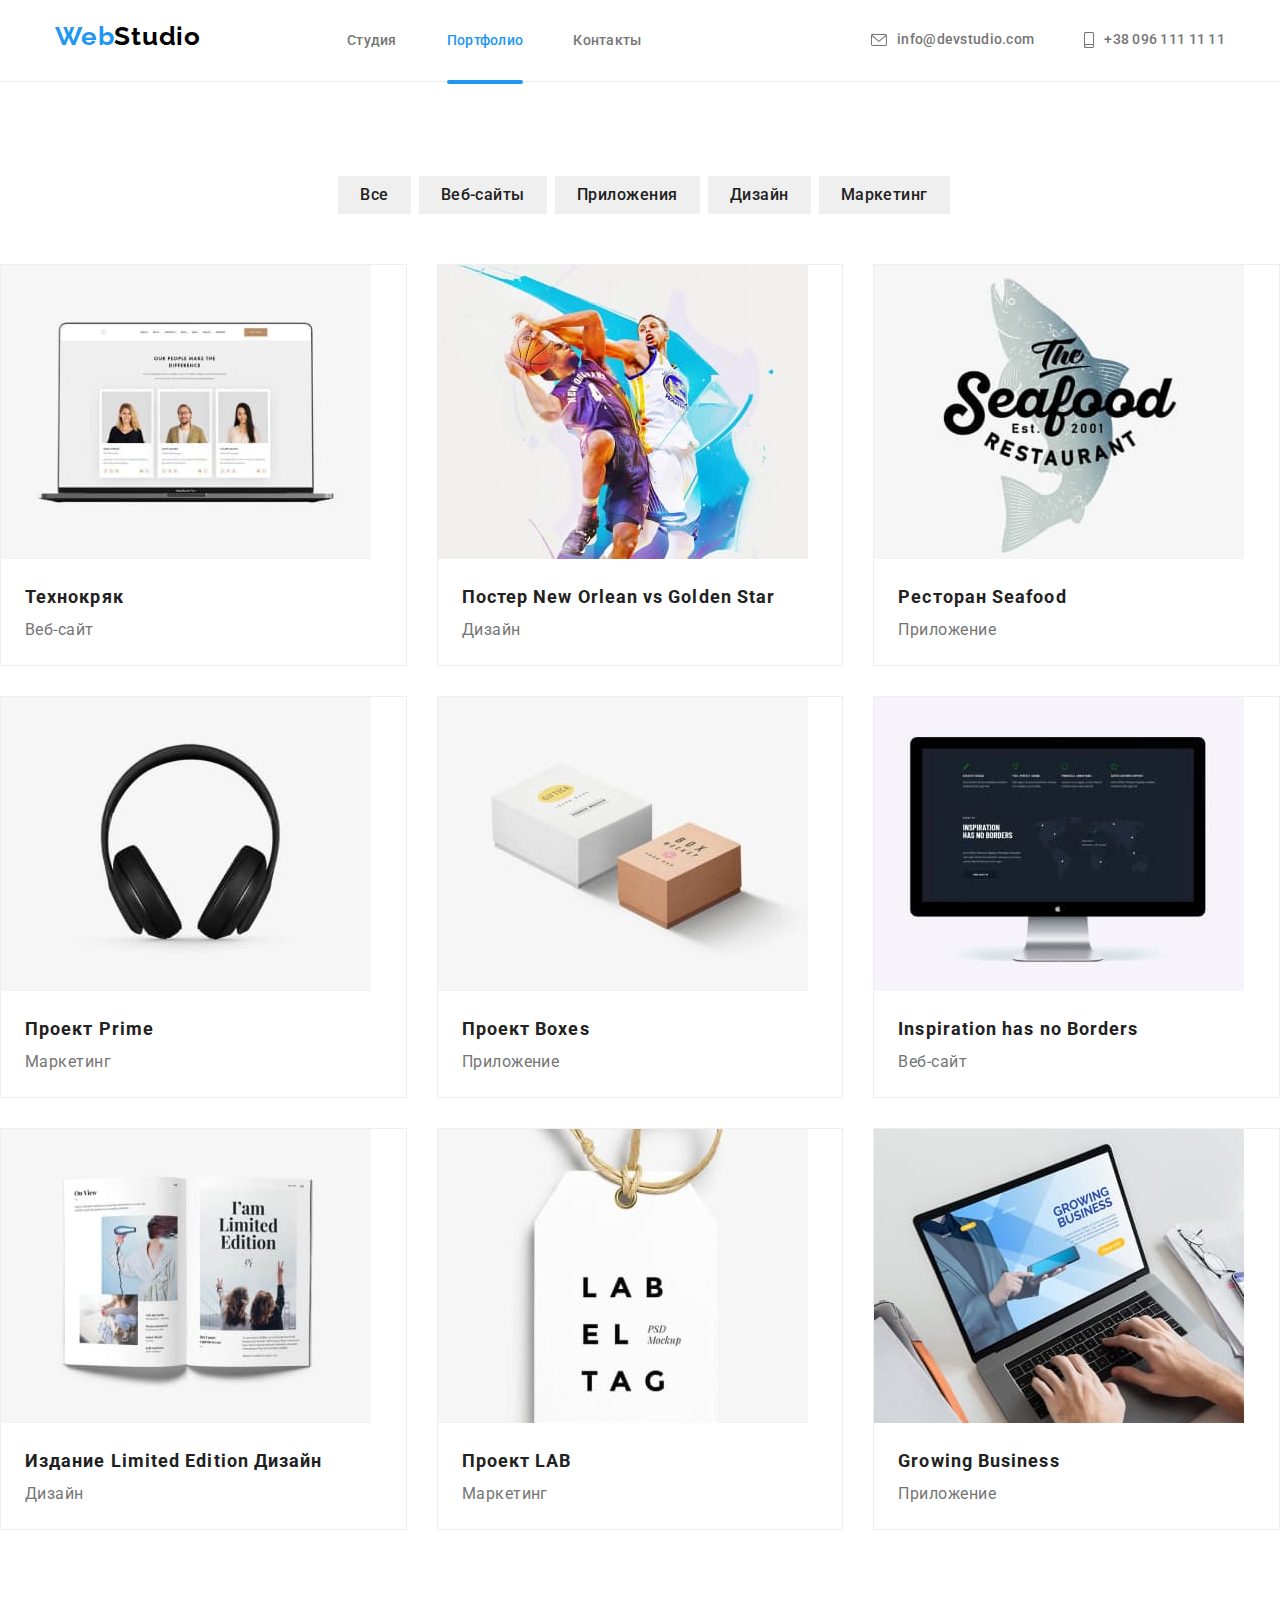
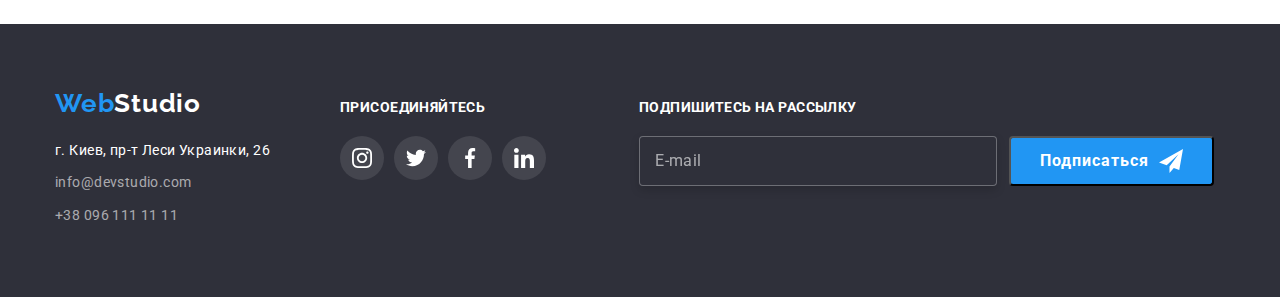
==== commit c5835d89: "GoIT" ====
--- a/portfolio.html
+++ b/portfolio.html
@@ -15,7 +15,7 @@
       rel="stylesheet"
       href="https://cdnjs.cloudflare.com/ajax/libs/modern-normalize/1.0.0/modern-normalize.min.css"
     />
-    <link rel="stylesheet" href="./css/styles.css" />
+    <link rel="stylesheet" href="./css/portfolio.min.css" />
   </head>
 
   <body>
--- a/css/portfolio.min.css
+++ b/css/portfolio.min.css
@@ -0,0 +1,2 @@
+body{margin:0;font-family:"Roboto", sans-serif;font-size:14px;background-color:var(--primary-white-color);color:var(--primary-text-color)}html{-webkit-box-sizing:border-box;box-sizing:border-box}*,::before,::after{-webkit-box-sizing:inherit;box-sizing:inherit}a{text-decoration:none}a:hover{text-decoration:none}textarea{resize:none}ul,li{margin:0;padding:0;list-style-type:none}img{display:block}.page-container{width:1200px;padding-right:15px;padding-left:15px;margin-left:auto;margin-right:auto}.portfolio-section{padding-top:94px;padding-bottom:94px}.page-header{margin:0;padding:0;display:-webkit-box;display:-ms-flexbox;display:flex;-webkit-box-align:start;-ms-flex-align:start;align-items:start;background:#fff;border-bottom:1px solid #ececec}.page-header__nav-main{display:-webkit-box;display:-ms-flexbox;display:flex;-webkit-box-align:center;-ms-flex-align:center;align-items:center;-webkit-box-pack:center;-ms-flex-pack:center;justify-content:center}.site-nav{display:-webkit-inline-box;display:-ms-inline-flexbox;display:inline-flex;margin-left:93px}.site-nav__item{padding-top:32px;padding-bottom:32px;margin-left:50px}.site-nav__item:last-child{margin-right:0}.site-nav__link{display:inline-block;position:relative;font-weight:500;font-size:14px;line-height:1.14;letter-spacing:0.02em;-webkit-transition:color 250ms cubic-bezier(0.4, 0, 0.2, 1);transition:color 250ms cubic-bezier(0.4, 0, 0.2, 1);color:#757575}.site-nav__link:hover,.site-nav__link:focus{color:#2196f3}.current{color:#2196f3}.current::after{content:"";display:block;position:absolute;top:47px;bottom:auto;width:100%;height:4px;border-radius:4px;background-color:#2196f3}.site-contacts{display:-webkit-inline-box;display:-ms-inline-flexbox;display:inline-flex;margin-left:auto}.site-contacts__item{margin-left:50px}.site-contacts__item:last-child{margin-right:0}.site-contacts__link{display:-webkit-box;display:-ms-flexbox;display:flex;-webkit-box-align:center;-ms-flex-align:center;align-items:center;font-weight:500;font-size:14px;line-height:1.14;letter-spacing:0.02em;-webkit-transition:color 250ms cubic-bezier(0.4, 0, 0.2, 1);transition:color 250ms cubic-bezier(0.4, 0, 0.2, 1);color:#757575}.site-contacts__link:hover,.site-contacts__link:focus{color:#2196f3}.site-contacts__icon{margin-right:10px;-webkit-transition:fill 250ms cubic-bezier(0.4, 0, 0.2, 1);transition:fill 250ms cubic-bezier(0.4, 0, 0.2, 1);fill:#757575}.site-contacts__link:hover .site-contacts__icon,.site-contacts__link:focus .site-contacts__icon{fill:#2196f3}.page-header__logo{display:inline-block;margin:0;padding:0;margin-left:auto;font-family:Raleway;font-weight:700;font-size:26px;line-height:1.19;letter-spacing:0.03em;color:#2196f3}.page-header__logo:hover,.page-header__logo:focus{color:#2196f3}.page-header__logo-second{margin:0;padding:0;margin-left:auto;font-family:Raleway;font-weight:700;font-size:26px;line-height:1.19;letter-spacing:0.03em;color:#000}.footer-logo{margin-bottom:20px;font-family:Raleway;font-weight:700;font-size:26px;line-height:1.19;letter-spacing:0.03em}.footer-logo__one{text-decoration:none;color:#2196f3}.footer-logo__one:hover,.footer-logo__one:focus{color:#2196f3}.footer-logo__two{color:#fff}.filters-item__btn{display:block;font-family:inherit;border-radius:4px solid;border:transparent;font-weight:500;font-size:16px;line-height:1.62;text-align:center;letter-spacing:0.03em;padding:6px 22px;cursor:pointer;-webkit-transition:color 250ms cubic-bezier(0.4, 0, 0.2, 1),background 250ms cubic-bezier(0.4, 0, 0.2, 1),-webkit-box-shadow 250ms cubic-bezier(0.4, 0, 0.2, 1);transition:color 250ms cubic-bezier(0.4, 0, 0.2, 1),background 250ms cubic-bezier(0.4, 0, 0.2, 1),-webkit-box-shadow 250ms cubic-bezier(0.4, 0, 0.2, 1);transition:color 250ms cubic-bezier(0.4, 0, 0.2, 1),background 250ms cubic-bezier(0.4, 0, 0.2, 1),box-shadow 250ms cubic-bezier(0.4, 0, 0.2, 1);transition:color 250ms cubic-bezier(0.4, 0, 0.2, 1),background 250ms cubic-bezier(0.4, 0, 0.2, 1),box-shadow 250ms cubic-bezier(0.4, 0, 0.2, 1),-webkit-box-shadow 250ms cubic-bezier(0.4, 0, 0.2, 1);color:#212121}.filters-item__btn:hover,.filters-item__btn:focus{color:#ffffff;background:#2196f3;-webkit-box-shadow:0px 3px 1px rgba(0,0,0,0.1),0px 1px 2px rgba(0,0,0,0.08),0px 2px 2px rgba(0,0,0,0.12);box-shadow:0px 3px 1px rgba(0,0,0,0.1),0px 1px 2px rgba(0,0,0,0.08),0px 2px 2px rgba(0,0,0,0.12)}.filters{display:-webkit-box;display:-ms-flexbox;display:flex;-webkit-box-align:center;-ms-flex-align:center;align-items:center;text-align:center;-webkit-box-pack:center;-ms-flex-pack:center;justify-content:center;margin-bottom:50px}.filters-item{margin-left:8px}.filters-item:last-child{margin-right:0}.soft-list{display:-webkit-box;display:-ms-flexbox;display:flex;-ms-flex-wrap:wrap;flex-wrap:wrap;margin-right:0;margin-left:0}.soft-list__item{width:calc((100% - 60px) / 3);margin-right:30px;margin-bottom:30px;background:#ffffff;border:1px solid #eeeeee}.soft-list__item:nth-child(3n){margin-right:0}.soft-list__item:nth-last-child(-n+3){margin-bottom:0}.soft-list__item:hover{border:1px solid #eeeeee;-webkit-box-shadow:0px 1px 1px rgba(0,0,0,0.12),0px 4px 4px rgba(0,0,0,0.06),1px 4px 6px rgba(0,0,0,0.16);box-shadow:0px 1px 1px rgba(0,0,0,0.12),0px 4px 4px rgba(0,0,0,0.06),1px 4px 6px rgba(0,0,0,0.16)}.soft-card{padding-top:20px;padding-bottom:20px;padding-left:24px}.soft-card__title{margin:0;font-weight:700;font-size:18px;line-height:2;letter-spacing:0.06em;color:#212121}.soft-card__text{margin:0;font-weight:400;font-size:16px;line-height:1.87;letter-spacing:0.03em;color:#757575}.description{position:relative;overflow:hidden}.wrapper{position:absolute;display:block;top:0;left:0;width:100%;height:100%;opacity:0;-webkit-transform:translateY(100%);transform:translateY(100%);-webkit-transition:opacity 250ms cubic-bezier(0.4, 0, 0.2, 1),-webkit-transform 250ms cubic-bezier(0.4, 0, 0.2, 1);transition:opacity 250ms cubic-bezier(0.4, 0, 0.2, 1),-webkit-transform 250ms cubic-bezier(0.4, 0, 0.2, 1);transition:transform 250ms cubic-bezier(0.4, 0, 0.2, 1),opacity 250ms cubic-bezier(0.4, 0, 0.2, 1);transition:transform 250ms cubic-bezier(0.4, 0, 0.2, 1),opacity 250ms cubic-bezier(0.4, 0, 0.2, 1),-webkit-transform 250ms cubic-bezier(0.4, 0, 0.2, 1);background-color:rgba(33,150,243,0.9)}.description:hover .wrapper{-webkit-transform:translateY(0);transform:translateY(0);opacity:1}.description-info{position:absolute;display:block;font-size:18px;line-height:1.56;letter-spacing:0.03em;top:63px;left:24px;right:24px;color:#ffffff}.footer{display:-webkit-box;display:-ms-flexbox;display:flex;padding-top:60px;padding-bottom:60px;background:#2f303a}.footer-markup{display:-webkit-box;display:-ms-flexbox;display:flex;-webkit-box-align:baseline;-ms-flex-align:baseline;align-items:baseline}.address-list__item{display:block;margin:0;margin-bottom:9px;font-style:normal;font-weight:400;font-size:14px;line-height:1.71;letter-spacing:0.03em;color:#fff}.address-list__link{display:block;margin:0;font-style:normal;font-weight:400;font-size:14px;line-height:1.71;letter-spacing:0.03em;color:rgba(255,255,255,0.6)}.address-list__link:hover,.address-list__link:focus{color:rgba(255,255,255,0.6)}.network{display:-webkit-box;display:-ms-flexbox;display:flex;-webkit-box-orient:vertical;-webkit-box-direction:normal;-ms-flex-direction:column;flex-direction:column;margin-left:70px;margin-top:15px;min-width:206px}.network-title{margin:0;margin-bottom:20px;font-weight:700;font-size:14px;line-height:1.14;letter-spacing:0.03em;text-transform:uppercase;color:#fff}.network-list{display:-webkit-box;display:-ms-flexbox;display:flex}.network-list__item{margin-right:10px}.network-list__item:last-child{margin-right:0}.network-list__link{display:-webkit-box;display:-ms-flexbox;display:flex;-webkit-box-pack:center;-ms-flex-pack:center;justify-content:center;-webkit-box-align:center;-ms-flex-align:center;align-items:center;width:44px;height:44px;border-radius:50%;-webkit-transition:background 250ms cubic-bezier(0.4, 0, 0.2, 1),border 250ms cubic-bezier(0.4, 0, 0.2, 1);transition:background 250ms cubic-bezier(0.4, 0, 0.2, 1),border 250ms cubic-bezier(0.4, 0, 0.2, 1);background:rgba(255,255,255,0.1)}.network-list__link:hover,.network-list__link:focus{border:1px solid #2196f3;background:#2196f3}.network-list__icon{fill:#fff}.form-footer{margin:0;display:-webkit-box;display:-ms-flexbox;display:flex;-webkit-box-orient:vertical;-webkit-box-direction:normal;-ms-flex-direction:column;flex-direction:column;margin-left:93px;margin-top:15px;min-width:570px}.footer-field__label{margin:0;display:-webkit-inline-box;display:-ms-inline-flexbox;display:inline-flex;text-align:center;font-style:normal;font-weight:700;font-size:14px;line-height:1.14;letter-spacing:0.03em;text-transform:uppercase;color:#fff}.footer-field__input{display:-webkit-box;display:-ms-flexbox;display:flex;margin:0;margin-top:20px;padding:16px 15px;width:358px;border:1px solid rgba(255,255,255,0.3);border-radius:4px;-webkit-box-sizing:border-box;box-sizing:border-box;-webkit-filter:drop-shadow(0px 4px 4px rgba(0,0,0,0.15));filter:drop-shadow(0px 4px 4px rgba(0,0,0,0.15));background:#2f303a}.footer-field__input::-webkit-input-placeholder{font-size:16px;line-height:1.25;display:-webkit-box;display:flex;-webkit-box-align:center;align-items:center;letter-spacing:0.03em;color:rgba(255,255,255,0.6)}.footer-field__input:-ms-input-placeholder{font-size:16px;line-height:1.25;display:-ms-flexbox;display:flex;-ms-flex-align:center;align-items:center;letter-spacing:0.03em;color:rgba(255,255,255,0.6)}.footer-field__input::-ms-input-placeholder{font-size:16px;line-height:1.25;display:-ms-flexbox;display:flex;-ms-flex-align:center;align-items:center;letter-spacing:0.03em;color:rgba(255,255,255,0.6)}.footer-field__input::placeholder{font-size:16px;line-height:1.25;display:-webkit-box;display:-ms-flexbox;display:flex;-webkit-box-align:center;-ms-flex-align:center;align-items:center;letter-spacing:0.03em;color:rgba(255,255,255,0.6)}.footer-field__btn{display:-webkit-box;display:-ms-flexbox;display:flex;-webkit-box-align:center;-ms-flex-align:center;align-items:center;text-align:center;padding:10px 29px;min-width:200px;max-height:50px;font-family:inherit;font-weight:700;font-size:16px;line-height:1.87;letter-spacing:0.06em;margin-left:370px;-webkit-transform:translateY(-50px);transform:translateY(-50px);cursor:pointer;border-radius:4px;-webkit-transition:-webkit-box-shadow 250ms cubic-bezier(0.4, 0, 0.2, 1);transition:-webkit-box-shadow 250ms cubic-bezier(0.4, 0, 0.2, 1);transition:box-shadow 250ms cubic-bezier(0.4, 0, 0.2, 1);transition:box-shadow 250ms cubic-bezier(0.4, 0, 0.2, 1), -webkit-box-shadow 250ms cubic-bezier(0.4, 0, 0.2, 1);color:#fff;background-color:#2196f3}.footer-field__btn:hover,.footer-field__btn:focus{-webkit-box-shadow:0px 4px 4px rgba(0,0,0,0.15);box-shadow:0px 4px 4px rgba(0,0,0,0.15)}.footer-field__icon{margin-left:10px}
+/*# sourceMappingURL=portfolio.min.css.map */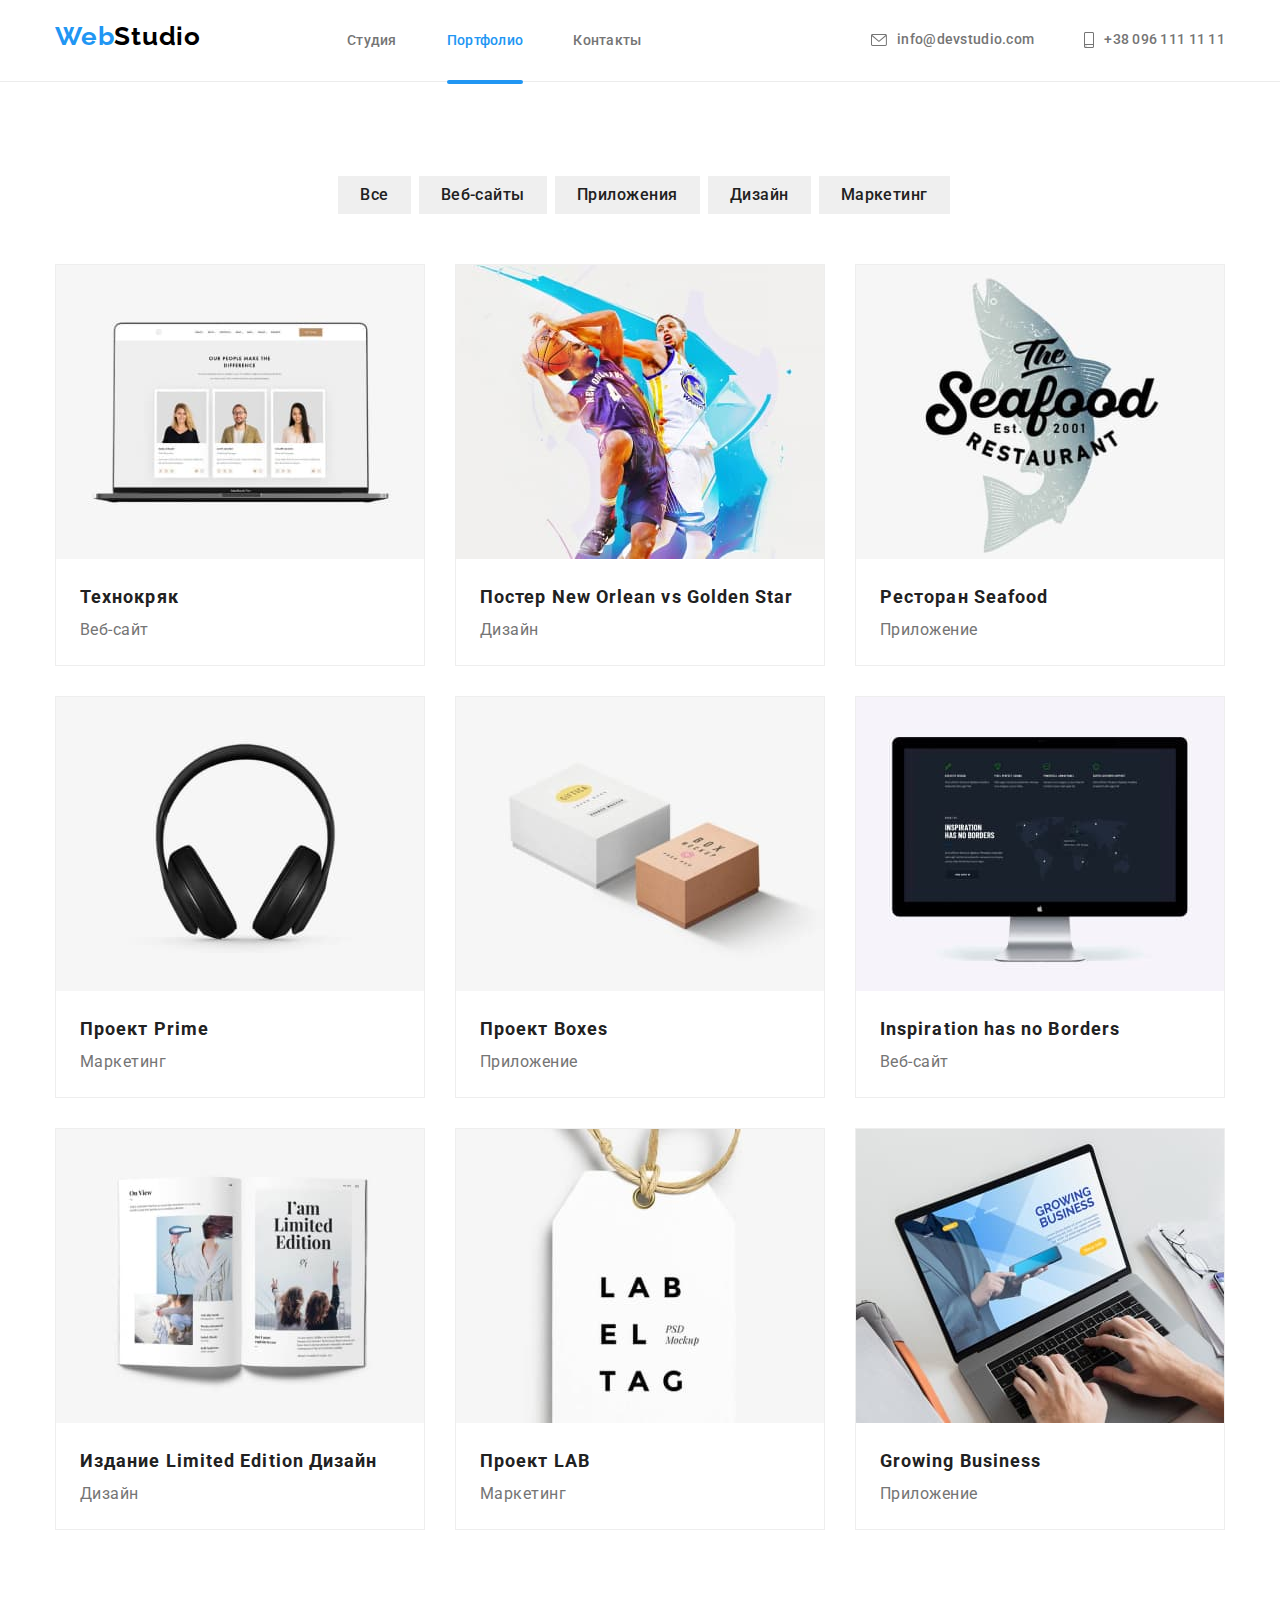
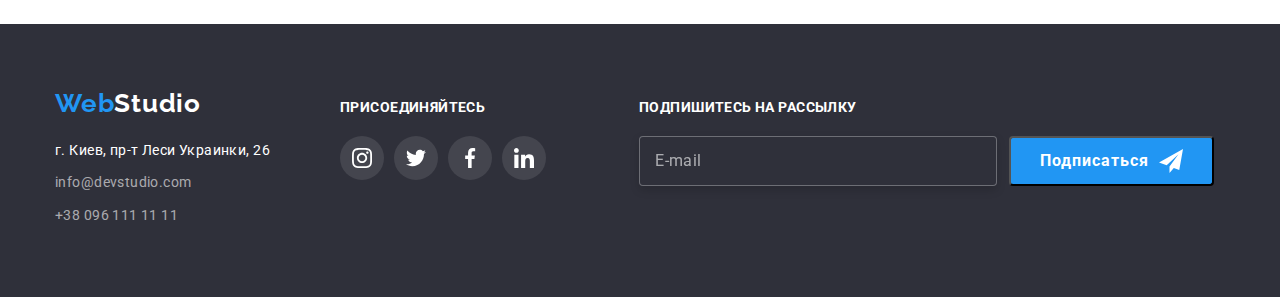
==== commit c1a58ff1: "GoIT" ====
--- a/portfolio.html
+++ b/portfolio.html
@@ -64,7 +64,7 @@
     </header>
     <main class="portfolio-content">
       <section class="portfolio-section">
-        <div class="container">
+        <div class="page-container">
           <ul class="filters">
             <li class="filters-item">
               <button type="button" class="filters-item__btn">Все</button>
@@ -73,7 +73,9 @@
               <button type="button" class="filters-item__btn">Веб-сайты</button>
             </li>
             <li class="filters-item">
-              <button type="button" class="filters-item__btn">Приложения</button>
+              <button type="button" class="filters-item__btn">
+                Приложения
+              </button>
             </li>
             <li class="filters-item">
               <button type="button" class="filters-item__btn">Дизайн</button>
@@ -88,11 +90,11 @@
               <div class="description">
                 <img src="./images/laptop.jpg" width="370" alt="laptop" />
                 <div class="wrapper">
-                  <div class="description-info">
-                    Технокряк это современная площадка распространения
-                    коронавируса. Компании используют эту платформу для
-                    цифрового шпионажа и атак на защищённые сервера конкурентов.
-                  </div>
+                  <p class="description-info">
+                    Технокряк это современная площадка распространения
+                    коронавируса. Компании используют эту платформу для
+                    цифрового шпионажа и атак на защищённые сервера конкурентов.
+                  </p>
                 </div>
               </div>
               <div class="soft-card">
@@ -104,15 +106,17 @@
               <div class="description">
                 <img src="./images/poster.jpg" width="370" alt="poster" />
                 <div class="wrapper">
-                  <div class="description-info">
-                    Технокряк это современная площадка распространения
-                    коронавируса. Компании используют эту платформу для
-                    цифрового шпионажа и атак на защищённые сервера конкурентов.
-                  </div>
-                </div>
-              </div>
-              <div class="soft-card">
-                <h3 class="soft-card__title">Постер New Orlean vs Golden Star</h3>
+                  <p class="description-info">
+                    Технокряк это современная площадка распространения
+                    коронавируса. Компании используют эту платформу для
+                    цифрового шпионажа и атак на защищённые сервера конкурентов.
+                  </p>
+                </div>
+              </div>
+              <div class="soft-card">
+                <h3 class="soft-card__title">
+                  Постер New Orlean vs Golden Star
+                </h3>
                 <p class="soft-card__text">Дизайн</p>
               </div>
             </li>
@@ -124,11 +128,11 @@
                   alt="restaurant"
                 />
                 <div class="wrapper">
-                  <div class="description-info">
-                    Технокряк это современная площадка распространения
-                    коронавируса. Компании используют эту платформу для
-                    цифрового шпионажа и атак на защищённые сервера конкурентов.
-                  </div>
+                  <p class="description-info">
+                    Технокряк это современная площадка распространения
+                    коронавируса. Компании используют эту платформу для
+                    цифрового шпионажа и атак на защищённые сервера конкурентов.
+                  </p>
                 </div>
               </div>
               <div class="soft-card">
@@ -144,11 +148,11 @@
                   alt="headphones"
                 />
                 <div class="wrapper">
-                  <div class="description-info">
-                    Технокряк это современная площадка распространения
-                    коронавируса. Компании используют эту платформу для
-                    цифрового шпионажа и атак на защищённые сервера конкурентов.
-                  </div>
+                  <p class="description-info">
+                    Технокряк это современная площадка распространения
+                    коронавируса. Компании используют эту платформу для
+                    цифрового шпионажа и атак на защищённые сервера конкурентов.
+                  </p>
                 </div>
               </div>
               <div class="soft-card">
@@ -160,11 +164,11 @@
               <div class="description">
                 <img src="./images/box.jpg" width="370" alt="box" />
                 <div class="wrapper">
-                  <div class="description-info">
-                    Технокряк это современная площадка распространения
-                    коронавируса. Компании используют эту платформу для
-                    цифрового шпионажа и атак на защищённые сервера конкурентов.
-                  </div>
+                  <p class="description-info">
+                    Технокряк это современная площадка распространения
+                    коронавируса. Компании используют эту платформу для
+                    цифрового шпионажа и атак на защищённые сервера конкурентов.
+                  </p>
                 </div>
               </div>
               <div class="soft-card">
@@ -176,11 +180,11 @@
               <div class="description">
                 <img src="./images/monoblock.jpg" width="370" alt="monoblock" />
                 <div class="wrapper">
-                  <div class="description-info">
-                    Технокряк это современная площадка распространения
-                    коронавируса. Компании используют эту платформу для
-                    цифрового шпионажа и атак на защищённые сервера конкурентов.
-                  </div>
+                  <p class="description-info">
+                    Технокряк это современная площадка распространения
+                    коронавируса. Компании используют эту платформу для
+                    цифрового шпионажа и атак на защищённые сервера конкурентов.
+                  </p>
                 </div>
               </div>
               <div class="soft-card">
@@ -192,11 +196,11 @@
               <div class="description">
                 <img src="./images/book.jpg" width="370" alt="book" />
                 <div class="wrapper">
-                  <div class="description-info">
-                    Технокряк это современная площадка распространения
-                    коронавируса. Компании используют эту платформу для
-                    цифрового шпионажа и атак на защищённые сервера конкурентов.
-                  </div>
+                  <p class="description-info">
+                    Технокряк это современная площадка распространения
+                    коронавируса. Компании используют эту платформу для
+                    цифрового шпионажа и атак на защищённые сервера конкурентов.
+                  </p>
                 </div>
               </div>
               <div class="soft-card">
@@ -208,11 +212,11 @@
               <div class="description">
                 <img src="./images/tag.jpg" width="370" alt="tag" />
                 <div class="wrapper">
-                  <div class="description-info">
-                    Технокряк это современная площадка распространения
-                    коронавируса. Компании используют эту платформу для
-                    цифрового шпионажа и атак на защищённые сервера конкурентов.
-                  </div>
+                  <p class="description-info">
+                    Технокряк это современная площадка распространения
+                    коронавируса. Компании используют эту платформу для
+                    цифрового шпионажа и атак на защищённые сервера конкурентов.
+                  </p>
                 </div>
               </div>
               <div class="soft-card">
@@ -228,11 +232,11 @@
                   alt="working"
                 />
                 <div class="wrapper">
-                  <div class="description-info">
-                    Технокряк это современная площадка распространения
-                    коронавируса. Компании используют эту платформу для
-                    цифрового шпионажа и атак на защищённые сервера конкурентов.
-                  </div>
+                  <p class="description-info">
+                    Технокряк это современная площадка распространения
+                    коронавируса. Компании используют эту платформу для
+                    цифрового шпионажа и атак на защищённые сервера конкурентов.
+                  </p>
                 </div>
               </div>
               <div class="soft-card">
--- a/css/portfolio.min.css
+++ b/css/portfolio.min.css
@@ -1,2 +1,2 @@
-body{margin:0;font-family:"Roboto", sans-serif;font-size:14px;background-color:var(--primary-white-color);color:var(--primary-text-color)}html{-webkit-box-sizing:border-box;box-sizing:border-box}*,::before,::after{-webkit-box-sizing:inherit;box-sizing:inherit}a{text-decoration:none}a:hover{text-decoration:none}textarea{resize:none}ul,li{margin:0;padding:0;list-style-type:none}img{display:block}.page-container{width:1200px;padding-right:15px;padding-left:15px;margin-left:auto;margin-right:auto}.portfolio-section{padding-top:94px;padding-bottom:94px}.page-header{margin:0;padding:0;display:-webkit-box;display:-ms-flexbox;display:flex;-webkit-box-align:start;-ms-flex-align:start;align-items:start;background:#fff;border-bottom:1px solid #ececec}.page-header__nav-main{display:-webkit-box;display:-ms-flexbox;display:flex;-webkit-box-align:center;-ms-flex-align:center;align-items:center;-webkit-box-pack:center;-ms-flex-pack:center;justify-content:center}.site-nav{display:-webkit-inline-box;display:-ms-inline-flexbox;display:inline-flex;margin-left:93px}.site-nav__item{padding-top:32px;padding-bottom:32px;margin-left:50px}.site-nav__item:last-child{margin-right:0}.site-nav__link{display:inline-block;position:relative;font-weight:500;font-size:14px;line-height:1.14;letter-spacing:0.02em;-webkit-transition:color 250ms cubic-bezier(0.4, 0, 0.2, 1);transition:color 250ms cubic-bezier(0.4, 0, 0.2, 1);color:#757575}.site-nav__link:hover,.site-nav__link:focus{color:#2196f3}.current{color:#2196f3}.current::after{content:"";display:block;position:absolute;top:47px;bottom:auto;width:100%;height:4px;border-radius:4px;background-color:#2196f3}.site-contacts{display:-webkit-inline-box;display:-ms-inline-flexbox;display:inline-flex;margin-left:auto}.site-contacts__item{margin-left:50px}.site-contacts__item:last-child{margin-right:0}.site-contacts__link{display:-webkit-box;display:-ms-flexbox;display:flex;-webkit-box-align:center;-ms-flex-align:center;align-items:center;font-weight:500;font-size:14px;line-height:1.14;letter-spacing:0.02em;-webkit-transition:color 250ms cubic-bezier(0.4, 0, 0.2, 1);transition:color 250ms cubic-bezier(0.4, 0, 0.2, 1);color:#757575}.site-contacts__link:hover,.site-contacts__link:focus{color:#2196f3}.site-contacts__icon{margin-right:10px;-webkit-transition:fill 250ms cubic-bezier(0.4, 0, 0.2, 1);transition:fill 250ms cubic-bezier(0.4, 0, 0.2, 1);fill:#757575}.site-contacts__link:hover .site-contacts__icon,.site-contacts__link:focus .site-contacts__icon{fill:#2196f3}.page-header__logo{display:inline-block;margin:0;padding:0;margin-left:auto;font-family:Raleway;font-weight:700;font-size:26px;line-height:1.19;letter-spacing:0.03em;color:#2196f3}.page-header__logo:hover,.page-header__logo:focus{color:#2196f3}.page-header__logo-second{margin:0;padding:0;margin-left:auto;font-family:Raleway;font-weight:700;font-size:26px;line-height:1.19;letter-spacing:0.03em;color:#000}.footer-logo{margin-bottom:20px;font-family:Raleway;font-weight:700;font-size:26px;line-height:1.19;letter-spacing:0.03em}.footer-logo__one{text-decoration:none;color:#2196f3}.footer-logo__one:hover,.footer-logo__one:focus{color:#2196f3}.footer-logo__two{color:#fff}.filters-item__btn{display:block;font-family:inherit;border-radius:4px solid;border:transparent;font-weight:500;font-size:16px;line-height:1.62;text-align:center;letter-spacing:0.03em;padding:6px 22px;cursor:pointer;-webkit-transition:color 250ms cubic-bezier(0.4, 0, 0.2, 1),background 250ms cubic-bezier(0.4, 0, 0.2, 1),-webkit-box-shadow 250ms cubic-bezier(0.4, 0, 0.2, 1);transition:color 250ms cubic-bezier(0.4, 0, 0.2, 1),background 250ms cubic-bezier(0.4, 0, 0.2, 1),-webkit-box-shadow 250ms cubic-bezier(0.4, 0, 0.2, 1);transition:color 250ms cubic-bezier(0.4, 0, 0.2, 1),background 250ms cubic-bezier(0.4, 0, 0.2, 1),box-shadow 250ms cubic-bezier(0.4, 0, 0.2, 1);transition:color 250ms cubic-bezier(0.4, 0, 0.2, 1),background 250ms cubic-bezier(0.4, 0, 0.2, 1),box-shadow 250ms cubic-bezier(0.4, 0, 0.2, 1),-webkit-box-shadow 250ms cubic-bezier(0.4, 0, 0.2, 1);color:#212121}.filters-item__btn:hover,.filters-item__btn:focus{color:#ffffff;background:#2196f3;-webkit-box-shadow:0px 3px 1px rgba(0,0,0,0.1),0px 1px 2px rgba(0,0,0,0.08),0px 2px 2px rgba(0,0,0,0.12);box-shadow:0px 3px 1px rgba(0,0,0,0.1),0px 1px 2px rgba(0,0,0,0.08),0px 2px 2px rgba(0,0,0,0.12)}.filters{display:-webkit-box;display:-ms-flexbox;display:flex;-webkit-box-align:center;-ms-flex-align:center;align-items:center;text-align:center;-webkit-box-pack:center;-ms-flex-pack:center;justify-content:center;margin-bottom:50px}.filters-item{margin-left:8px}.filters-item:last-child{margin-right:0}.soft-list{display:-webkit-box;display:-ms-flexbox;display:flex;-ms-flex-wrap:wrap;flex-wrap:wrap;margin-right:0;margin-left:0}.soft-list__item{width:calc((100% - 60px) / 3);margin-right:30px;margin-bottom:30px;background:#ffffff;border:1px solid #eeeeee}.soft-list__item:nth-child(3n){margin-right:0}.soft-list__item:nth-last-child(-n+3){margin-bottom:0}.soft-list__item:hover{border:1px solid #eeeeee;-webkit-box-shadow:0px 1px 1px rgba(0,0,0,0.12),0px 4px 4px rgba(0,0,0,0.06),1px 4px 6px rgba(0,0,0,0.16);box-shadow:0px 1px 1px rgba(0,0,0,0.12),0px 4px 4px rgba(0,0,0,0.06),1px 4px 6px rgba(0,0,0,0.16)}.soft-card{padding-top:20px;padding-bottom:20px;padding-left:24px}.soft-card__title{margin:0;font-weight:700;font-size:18px;line-height:2;letter-spacing:0.06em;color:#212121}.soft-card__text{margin:0;font-weight:400;font-size:16px;line-height:1.87;letter-spacing:0.03em;color:#757575}.description{position:relative;overflow:hidden}.wrapper{position:absolute;display:block;top:0;left:0;width:100%;height:100%;opacity:0;-webkit-transform:translateY(100%);transform:translateY(100%);-webkit-transition:opacity 250ms cubic-bezier(0.4, 0, 0.2, 1),-webkit-transform 250ms cubic-bezier(0.4, 0, 0.2, 1);transition:opacity 250ms cubic-bezier(0.4, 0, 0.2, 1),-webkit-transform 250ms cubic-bezier(0.4, 0, 0.2, 1);transition:transform 250ms cubic-bezier(0.4, 0, 0.2, 1),opacity 250ms cubic-bezier(0.4, 0, 0.2, 1);transition:transform 250ms cubic-bezier(0.4, 0, 0.2, 1),opacity 250ms cubic-bezier(0.4, 0, 0.2, 1),-webkit-transform 250ms cubic-bezier(0.4, 0, 0.2, 1);background-color:rgba(33,150,243,0.9)}.description:hover .wrapper{-webkit-transform:translateY(0);transform:translateY(0);opacity:1}.description-info{position:absolute;display:block;font-size:18px;line-height:1.56;letter-spacing:0.03em;top:63px;left:24px;right:24px;color:#ffffff}.footer{display:-webkit-box;display:-ms-flexbox;display:flex;padding-top:60px;padding-bottom:60px;background:#2f303a}.footer-markup{display:-webkit-box;display:-ms-flexbox;display:flex;-webkit-box-align:baseline;-ms-flex-align:baseline;align-items:baseline}.address-list__item{display:block;margin:0;margin-bottom:9px;font-style:normal;font-weight:400;font-size:14px;line-height:1.71;letter-spacing:0.03em;color:#fff}.address-list__link{display:block;margin:0;font-style:normal;font-weight:400;font-size:14px;line-height:1.71;letter-spacing:0.03em;color:rgba(255,255,255,0.6)}.address-list__link:hover,.address-list__link:focus{color:rgba(255,255,255,0.6)}.network{display:-webkit-box;display:-ms-flexbox;display:flex;-webkit-box-orient:vertical;-webkit-box-direction:normal;-ms-flex-direction:column;flex-direction:column;margin-left:70px;margin-top:15px;min-width:206px}.network-title{margin:0;margin-bottom:20px;font-weight:700;font-size:14px;line-height:1.14;letter-spacing:0.03em;text-transform:uppercase;color:#fff}.network-list{display:-webkit-box;display:-ms-flexbox;display:flex}.network-list__item{margin-right:10px}.network-list__item:last-child{margin-right:0}.network-list__link{display:-webkit-box;display:-ms-flexbox;display:flex;-webkit-box-pack:center;-ms-flex-pack:center;justify-content:center;-webkit-box-align:center;-ms-flex-align:center;align-items:center;width:44px;height:44px;border-radius:50%;-webkit-transition:background 250ms cubic-bezier(0.4, 0, 0.2, 1),border 250ms cubic-bezier(0.4, 0, 0.2, 1);transition:background 250ms cubic-bezier(0.4, 0, 0.2, 1),border 250ms cubic-bezier(0.4, 0, 0.2, 1);background:rgba(255,255,255,0.1)}.network-list__link:hover,.network-list__link:focus{border:1px solid #2196f3;background:#2196f3}.network-list__icon{fill:#fff}.form-footer{margin:0;display:-webkit-box;display:-ms-flexbox;display:flex;-webkit-box-orient:vertical;-webkit-box-direction:normal;-ms-flex-direction:column;flex-direction:column;margin-left:93px;margin-top:15px;min-width:570px}.footer-field__label{margin:0;display:-webkit-inline-box;display:-ms-inline-flexbox;display:inline-flex;text-align:center;font-style:normal;font-weight:700;font-size:14px;line-height:1.14;letter-spacing:0.03em;text-transform:uppercase;color:#fff}.footer-field__input{display:-webkit-box;display:-ms-flexbox;display:flex;margin:0;margin-top:20px;padding:16px 15px;width:358px;border:1px solid rgba(255,255,255,0.3);border-radius:4px;-webkit-box-sizing:border-box;box-sizing:border-box;-webkit-filter:drop-shadow(0px 4px 4px rgba(0,0,0,0.15));filter:drop-shadow(0px 4px 4px rgba(0,0,0,0.15));background:#2f303a}.footer-field__input::-webkit-input-placeholder{font-size:16px;line-height:1.25;display:-webkit-box;display:flex;-webkit-box-align:center;align-items:center;letter-spacing:0.03em;color:rgba(255,255,255,0.6)}.footer-field__input:-ms-input-placeholder{font-size:16px;line-height:1.25;display:-ms-flexbox;display:flex;-ms-flex-align:center;align-items:center;letter-spacing:0.03em;color:rgba(255,255,255,0.6)}.footer-field__input::-ms-input-placeholder{font-size:16px;line-height:1.25;display:-ms-flexbox;display:flex;-ms-flex-align:center;align-items:center;letter-spacing:0.03em;color:rgba(255,255,255,0.6)}.footer-field__input::placeholder{font-size:16px;line-height:1.25;display:-webkit-box;display:-ms-flexbox;display:flex;-webkit-box-align:center;-ms-flex-align:center;align-items:center;letter-spacing:0.03em;color:rgba(255,255,255,0.6)}.footer-field__btn{display:-webkit-box;display:-ms-flexbox;display:flex;-webkit-box-align:center;-ms-flex-align:center;align-items:center;text-align:center;padding:10px 29px;min-width:200px;max-height:50px;font-family:inherit;font-weight:700;font-size:16px;line-height:1.87;letter-spacing:0.06em;margin-left:370px;-webkit-transform:translateY(-50px);transform:translateY(-50px);cursor:pointer;border-radius:4px;-webkit-transition:-webkit-box-shadow 250ms cubic-bezier(0.4, 0, 0.2, 1);transition:-webkit-box-shadow 250ms cubic-bezier(0.4, 0, 0.2, 1);transition:box-shadow 250ms cubic-bezier(0.4, 0, 0.2, 1);transition:box-shadow 250ms cubic-bezier(0.4, 0, 0.2, 1), -webkit-box-shadow 250ms cubic-bezier(0.4, 0, 0.2, 1);color:#fff;background-color:#2196f3}.footer-field__btn:hover,.footer-field__btn:focus{-webkit-box-shadow:0px 4px 4px rgba(0,0,0,0.15);box-shadow:0px 4px 4px rgba(0,0,0,0.15)}.footer-field__icon{margin-left:10px}
+body{margin:0;font-family:"Roboto", sans-serif;font-size:14px;background-color:var(--primary-white-color);color:var(--primary-text-color)}html{-webkit-box-sizing:border-box;box-sizing:border-box}*,::before,::after{-webkit-box-sizing:inherit;box-sizing:inherit}a{text-decoration:none}a:hover{text-decoration:none}textarea{resize:none}ul,li{margin:0;padding:0;list-style-type:none}img{display:block}.page-container{width:1200px;padding-right:15px;padding-left:15px;margin-left:auto;margin-right:auto}.portfolio-section{padding-top:94px;padding-bottom:94px}.page-header{margin:0;padding:0;display:-webkit-box;display:-ms-flexbox;display:flex;-webkit-box-align:start;-ms-flex-align:start;align-items:start;background:#fff;border-bottom:1px solid #ececec}.page-header__nav-main{display:-webkit-box;display:-ms-flexbox;display:flex;-webkit-box-align:center;-ms-flex-align:center;align-items:center;-webkit-box-pack:center;-ms-flex-pack:center;justify-content:center}.site-nav{display:-webkit-inline-box;display:-ms-inline-flexbox;display:inline-flex;margin-left:93px}.site-nav__item{padding-top:32px;padding-bottom:32px;margin-left:50px}.site-nav__item:last-child{margin-right:0}.site-nav__link{display:inline-block;position:relative;font-weight:500;font-size:14px;line-height:1.14;letter-spacing:0.02em;-webkit-transition:color 250ms cubic-bezier(0.4, 0, 0.2, 1);transition:color 250ms cubic-bezier(0.4, 0, 0.2, 1);color:#757575}.site-nav__link:hover,.site-nav__link:focus{color:#2196f3}.current{color:#2196f3}.current::after{content:"";display:block;position:absolute;top:47px;bottom:auto;width:100%;height:4px;border-radius:4px;background-color:#2196f3}.site-contacts{display:-webkit-inline-box;display:-ms-inline-flexbox;display:inline-flex;margin-left:auto}.site-contacts__item{margin-left:50px}.site-contacts__item:last-child{margin-right:0}.site-contacts__link{display:-webkit-box;display:-ms-flexbox;display:flex;-webkit-box-align:center;-ms-flex-align:center;align-items:center;font-weight:500;font-size:14px;line-height:1.14;letter-spacing:0.02em;-webkit-transition:color 250ms cubic-bezier(0.4, 0, 0.2, 1);transition:color 250ms cubic-bezier(0.4, 0, 0.2, 1);color:#757575}.site-contacts__link:hover,.site-contacts__link:focus{color:#2196f3}.site-contacts__icon{margin-right:10px;-webkit-transition:fill 250ms cubic-bezier(0.4, 0, 0.2, 1);transition:fill 250ms cubic-bezier(0.4, 0, 0.2, 1);fill:#757575}.site-contacts__link:hover .site-contacts__icon,.site-contacts__link:focus .site-contacts__icon{fill:#2196f3}.page-header__logo{display:inline-block;margin:0;padding:0;margin-left:auto;font-family:Raleway;font-weight:700;font-size:26px;line-height:1.19;letter-spacing:0.03em;color:#2196f3}.page-header__logo:hover,.page-header__logo:focus{color:#2196f3}.page-header__logo-second{margin:0;padding:0;margin-left:auto;font-family:Raleway;font-weight:700;font-size:26px;line-height:1.19;letter-spacing:0.03em;color:#000}.footer-logo{margin-bottom:20px;font-family:Raleway;font-weight:700;font-size:26px;line-height:1.19;letter-spacing:0.03em}.footer-logo__one{text-decoration:none;color:#2196f3}.footer-logo__one:hover,.footer-logo__one:focus{color:#2196f3}.footer-logo__two{color:#fff}.filters-item__btn{display:block;font-family:inherit;border-radius:4px solid;border:transparent;font-weight:500;font-size:16px;line-height:1.62;text-align:center;letter-spacing:0.03em;padding:6px 22px;cursor:pointer;-webkit-transition:color 250ms cubic-bezier(0.4, 0, 0.2, 1),background 250ms cubic-bezier(0.4, 0, 0.2, 1),-webkit-box-shadow 250ms cubic-bezier(0.4, 0, 0.2, 1);transition:color 250ms cubic-bezier(0.4, 0, 0.2, 1),background 250ms cubic-bezier(0.4, 0, 0.2, 1),-webkit-box-shadow 250ms cubic-bezier(0.4, 0, 0.2, 1);transition:color 250ms cubic-bezier(0.4, 0, 0.2, 1),background 250ms cubic-bezier(0.4, 0, 0.2, 1),box-shadow 250ms cubic-bezier(0.4, 0, 0.2, 1);transition:color 250ms cubic-bezier(0.4, 0, 0.2, 1),background 250ms cubic-bezier(0.4, 0, 0.2, 1),box-shadow 250ms cubic-bezier(0.4, 0, 0.2, 1),-webkit-box-shadow 250ms cubic-bezier(0.4, 0, 0.2, 1);color:#212121}.filters-item__btn:hover,.filters-item__btn:focus{color:#ffffff;background:#2196f3;-webkit-box-shadow:0px 3px 1px rgba(0,0,0,0.1),0px 1px 2px rgba(0,0,0,0.08),0px 2px 2px rgba(0,0,0,0.12);box-shadow:0px 3px 1px rgba(0,0,0,0.1),0px 1px 2px rgba(0,0,0,0.08),0px 2px 2px rgba(0,0,0,0.12)}.filters{display:-webkit-box;display:-ms-flexbox;display:flex;-webkit-box-align:center;-ms-flex-align:center;align-items:center;text-align:center;-webkit-box-pack:center;-ms-flex-pack:center;justify-content:center;margin-bottom:50px}.filters-item{margin-left:8px}.filters-item:last-child{margin-right:0}.soft-list{display:-webkit-box;display:-ms-flexbox;display:flex;-ms-flex-wrap:wrap;flex-wrap:wrap;margin-right:0;margin-left:0}.soft-list__item{width:calc((100% - 60px) / 3);margin-right:30px;margin-bottom:30px;background:#ffffff;border:1px solid #eeeeee}.soft-list__item:nth-child(3n){margin-right:0}.soft-list__item:nth-last-child(-n+3){margin-bottom:0}.soft-list__item:hover{border:1px solid #eeeeee;-webkit-box-shadow:0px 1px 1px rgba(0,0,0,0.12),0px 4px 4px rgba(0,0,0,0.06),1px 4px 6px rgba(0,0,0,0.16);box-shadow:0px 1px 1px rgba(0,0,0,0.12),0px 4px 4px rgba(0,0,0,0.06),1px 4px 6px rgba(0,0,0,0.16)}.soft-card{padding-top:20px;padding-bottom:20px;padding-left:24px}.soft-card__title{margin:0;font-weight:700;font-size:18px;line-height:2;letter-spacing:0.06em;color:#212121}.soft-card__text{margin:0;font-weight:400;font-size:16px;line-height:1.87;letter-spacing:0.03em;color:#757575}.description{position:relative;overflow:hidden}.wrapper{position:absolute;display:block;top:0;left:0;width:100%;height:100%;opacity:0;-webkit-transform:translateY(100%);transform:translateY(100%);-webkit-transition:opacity 750ms cubic-bezier(0.4, 0, 0.2, 1),-webkit-transform 250ms cubic-bezier(0.4, 0, 0.2, 1);transition:opacity 750ms cubic-bezier(0.4, 0, 0.2, 1),-webkit-transform 250ms cubic-bezier(0.4, 0, 0.2, 1);transition:transform 250ms cubic-bezier(0.4, 0, 0.2, 1),opacity 750ms cubic-bezier(0.4, 0, 0.2, 1);transition:transform 250ms cubic-bezier(0.4, 0, 0.2, 1),opacity 750ms cubic-bezier(0.4, 0, 0.2, 1),-webkit-transform 250ms cubic-bezier(0.4, 0, 0.2, 1);background-color:rgba(33,150,243,0.9)}.description:hover .wrapper{-webkit-transform:translateY(0);transform:translateY(0);opacity:1}.description-info{position:absolute;display:block;font-size:18px;line-height:1.56;letter-spacing:0.03em;top:63px;left:24px;right:24px;color:#ffffff}.footer{display:-webkit-box;display:-ms-flexbox;display:flex;padding-top:60px;padding-bottom:60px;background:#2f303a}.footer-markup{display:-webkit-box;display:-ms-flexbox;display:flex;-webkit-box-align:baseline;-ms-flex-align:baseline;align-items:baseline}.address-list__item{display:block;margin:0;margin-bottom:9px;font-style:normal;font-weight:400;font-size:14px;line-height:1.71;letter-spacing:0.03em;color:#fff}.address-list__link{display:block;margin:0;font-style:normal;font-weight:400;font-size:14px;line-height:1.71;letter-spacing:0.03em;color:rgba(255,255,255,0.6)}.address-list__link:hover,.address-list__link:focus{color:rgba(255,255,255,0.6)}.network{display:-webkit-box;display:-ms-flexbox;display:flex;-webkit-box-orient:vertical;-webkit-box-direction:normal;-ms-flex-direction:column;flex-direction:column;margin-left:70px;margin-top:15px;min-width:206px}.network-title{margin:0;margin-bottom:20px;font-weight:700;font-size:14px;line-height:1.14;letter-spacing:0.03em;text-transform:uppercase;color:#fff}.network-list{display:-webkit-box;display:-ms-flexbox;display:flex}.network-list__item{margin-right:10px}.network-list__item:last-child{margin-right:0}.network-list__link{display:-webkit-box;display:-ms-flexbox;display:flex;-webkit-box-pack:center;-ms-flex-pack:center;justify-content:center;-webkit-box-align:center;-ms-flex-align:center;align-items:center;width:44px;height:44px;border-radius:50%;-webkit-transition:background 250ms cubic-bezier(0.4, 0, 0.2, 1),border 250ms cubic-bezier(0.4, 0, 0.2, 1);transition:background 250ms cubic-bezier(0.4, 0, 0.2, 1),border 250ms cubic-bezier(0.4, 0, 0.2, 1);background:rgba(255,255,255,0.1)}.network-list__link:hover,.network-list__link:focus{border:1px solid #2196f3;background:#2196f3}.network-list__icon{fill:#fff}.form-footer{margin:0;display:-webkit-box;display:-ms-flexbox;display:flex;-webkit-box-orient:vertical;-webkit-box-direction:normal;-ms-flex-direction:column;flex-direction:column;margin-left:93px;margin-top:15px;min-width:570px}.footer-field__label{margin:0;display:-webkit-inline-box;display:-ms-inline-flexbox;display:inline-flex;text-align:center;font-style:normal;font-weight:700;font-size:14px;line-height:1.14;letter-spacing:0.03em;text-transform:uppercase;color:#fff}.footer-field__input{display:-webkit-box;display:-ms-flexbox;display:flex;margin:0;margin-top:20px;padding:16px 15px;width:358px;border:1px solid rgba(255,255,255,0.3);border-radius:4px;-webkit-box-sizing:border-box;box-sizing:border-box;-webkit-filter:drop-shadow(0px 4px 4px rgba(0,0,0,0.15));filter:drop-shadow(0px 4px 4px rgba(0,0,0,0.15));background:#2f303a}.footer-field__input::-webkit-input-placeholder{font-size:16px;line-height:1.25;display:-webkit-box;display:flex;-webkit-box-align:center;align-items:center;letter-spacing:0.03em;color:rgba(255,255,255,0.6)}.footer-field__input:-ms-input-placeholder{font-size:16px;line-height:1.25;display:-ms-flexbox;display:flex;-ms-flex-align:center;align-items:center;letter-spacing:0.03em;color:rgba(255,255,255,0.6)}.footer-field__input::-ms-input-placeholder{font-size:16px;line-height:1.25;display:-ms-flexbox;display:flex;-ms-flex-align:center;align-items:center;letter-spacing:0.03em;color:rgba(255,255,255,0.6)}.footer-field__input::placeholder{font-size:16px;line-height:1.25;display:-webkit-box;display:-ms-flexbox;display:flex;-webkit-box-align:center;-ms-flex-align:center;align-items:center;letter-spacing:0.03em;color:rgba(255,255,255,0.6)}.footer-field__btn{display:-webkit-box;display:-ms-flexbox;display:flex;-webkit-box-align:center;-ms-flex-align:center;align-items:center;text-align:center;padding:10px 29px;min-width:200px;max-height:50px;font-family:inherit;font-weight:700;font-size:16px;line-height:1.87;letter-spacing:0.06em;margin-left:370px;-webkit-transform:translateY(-50px);transform:translateY(-50px);cursor:pointer;border-radius:4px;-webkit-transition:-webkit-box-shadow 250ms cubic-bezier(0.4, 0, 0.2, 1);transition:-webkit-box-shadow 250ms cubic-bezier(0.4, 0, 0.2, 1);transition:box-shadow 250ms cubic-bezier(0.4, 0, 0.2, 1);transition:box-shadow 250ms cubic-bezier(0.4, 0, 0.2, 1), -webkit-box-shadow 250ms cubic-bezier(0.4, 0, 0.2, 1);color:#fff;background-color:#2196f3}.footer-field__btn:hover,.footer-field__btn:focus{-webkit-box-shadow:0px 4px 4px rgba(0,0,0,0.15);box-shadow:0px 4px 4px rgba(0,0,0,0.15)}.footer-field__icon{margin-left:10px}
 /*# sourceMappingURL=portfolio.min.css.map */